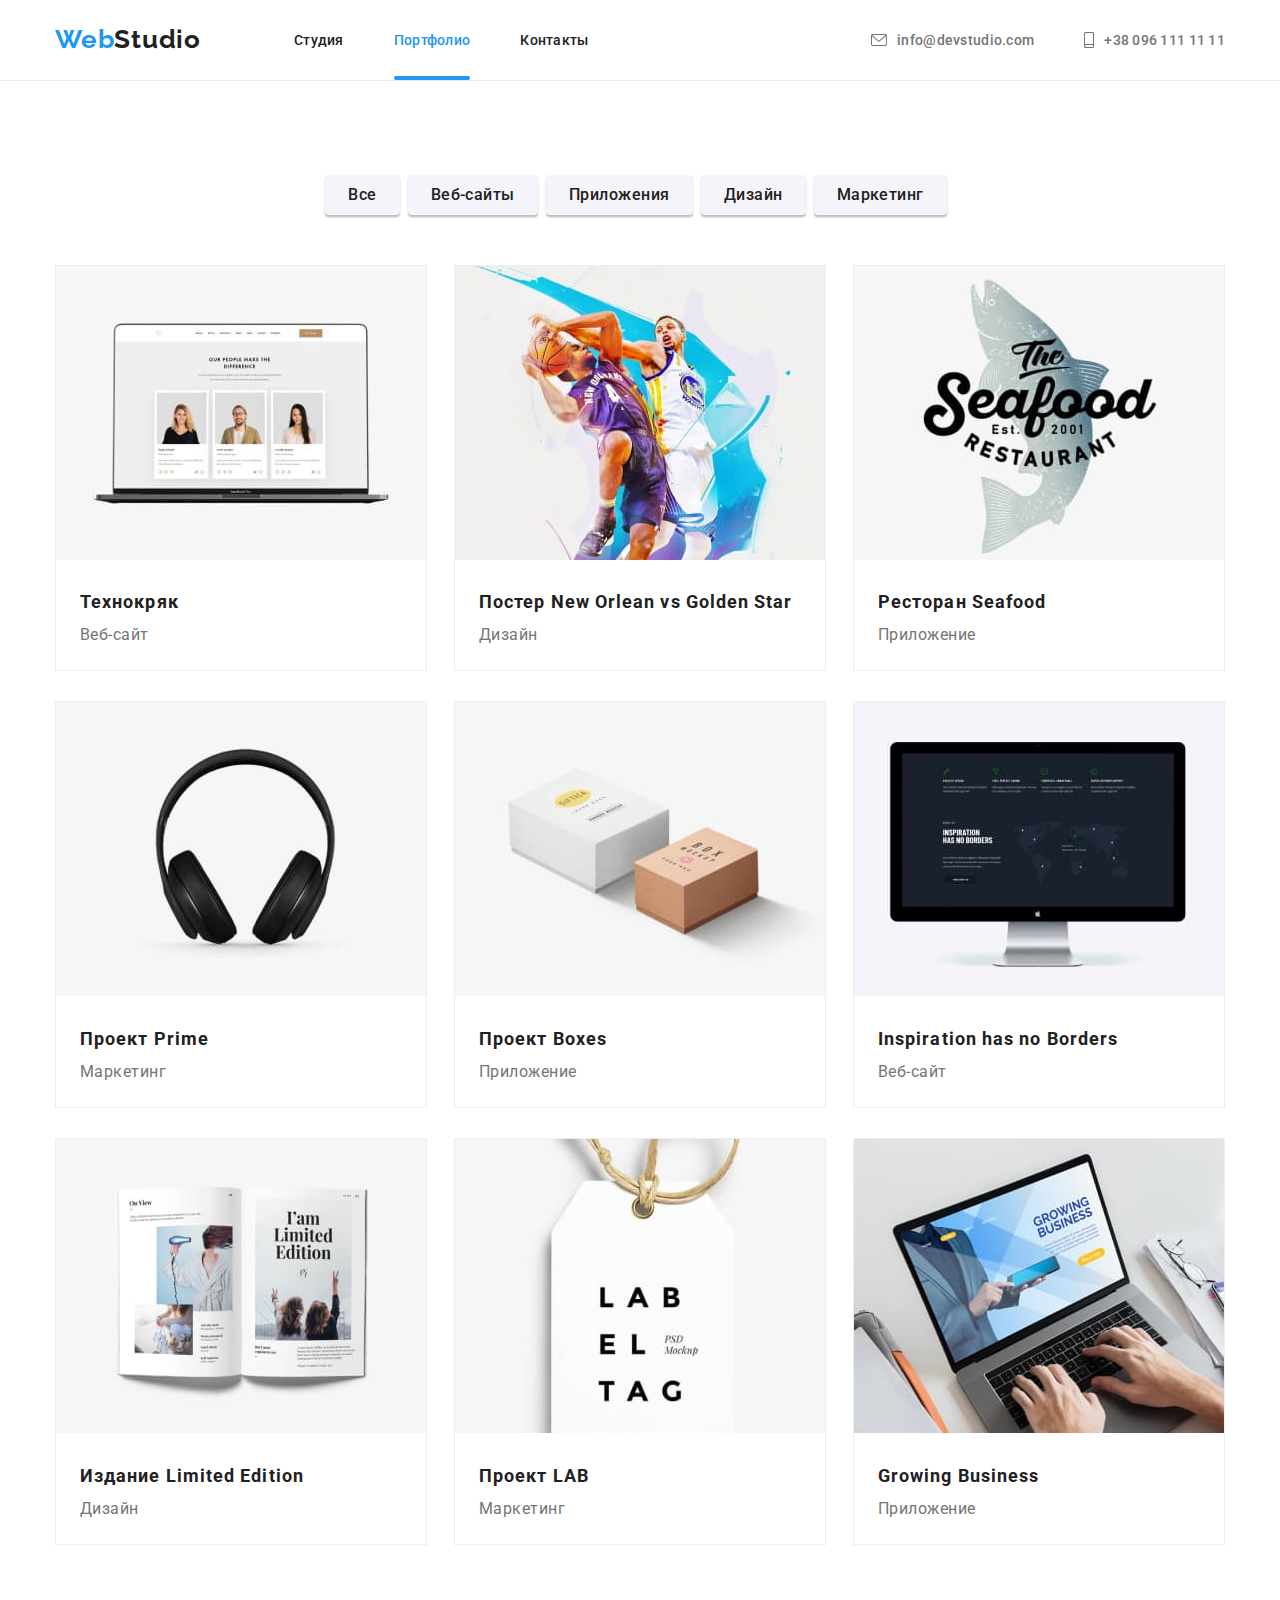
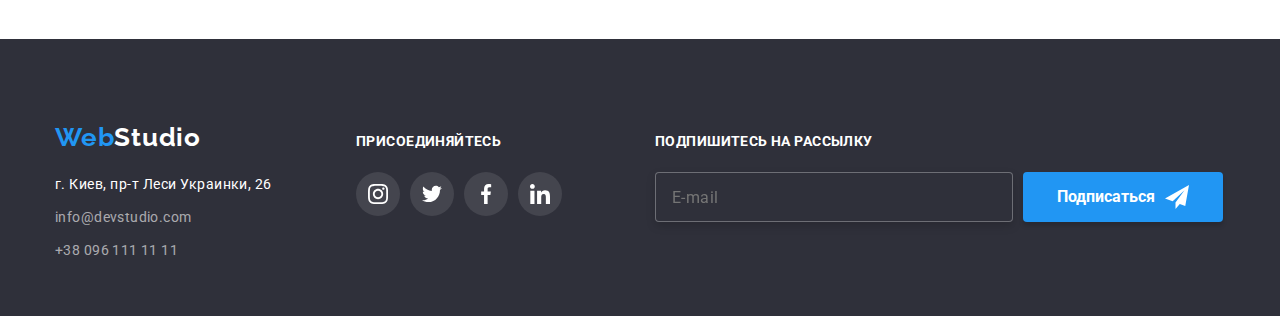
==== portfolio.html @ 2223cd8e "new project" ====
<!DOCTYPE html>
<html lang="en">
<head>
    <meta charset="UTF-8">
    <meta http-equiv="X-UA-Compatible" content="IE=edge">
    <meta name="viewport" content="width=device-width, initial-scale=1.0">
    <title>Portfolio</title>
    <link rel="preconnect" href="https://fonts.googleapis.com">
    <link rel="preconnect" href="https://fonts.gstatic.com" crossorigin>
    <link href="https://fonts.googleapis.com/css2?family=Raleway:wght@700&family=Roboto:wght@400;500;700;900&display=swap"
     rel="stylesheet">
     <link rel="stylesheet" href="https://cdnjs.cloudflare.com/ajax/libs/modern-normalize/1.1.0/modern-normalize.min.css">
    <link rel="stylesheet" href="./css/main.min.css">
</head>
    <body>
        <header class="header--active">
            <div class="container header__container">
            <nav class="header__container">
                <a class="header__logo" href=""><span class="header__logo--accent">Web</span><span class="header__logo--primary">Studio</span></a>
                <ul class="site-nav">
                    <li class="site-nav__item"><a class="site-nav__link" href="./index.html">Студия</a></li>
                    <li class="site-nav__item"><a class="site-nav__link site-nav__link--current" href="./portfolio.html">Портфолио</a></li>
                    <li class="site-nav__item"><a class="site-nav__link" href="">Контакты</a></li>
                </ul>
            </nav>
                <ul class="site-nav">
                <li class="site-nav__item">
                    <a class="site-nav__link site-nav__contacts" href="mailto:info@devstudio.com"><svg class="site-nav__icon-contact" width="16"
                            height="12">
                            <use href="./images/symbol-defs.svg#icon-mail"></use>
                        </svg>info@devstudio.com</a>
                </li>
                <li class="site-nav__item">
                    <a class="site-nav__link site-nav__contacts" href="tel:380961111111"><svg class="site-nav__icon-contact" width="10" height="16">
                            <use href="./images/symbol-defs.svg#icon-smartphone"></use>
                        </svg>+38 096 111 11 11</a>
                </li>
            </ul>
        </div>
        </header>
        <main>
            <section class="section">
                <div class="container">
                <ul class="button-product--position">
                    <li><button class="button-product" type="button">Все</button></li>
                    <li><button class="button-product" type="button">Веб-сайты</button></li>
                    <li><button class="button-product" type="button">Приложения</button></li>
                    <li><button class="button-product" type="button">Дизайн</button></li>
                    <li><button class="button-product" type="button">Маркетинг</button></li>
                </ul>
                </div>
                <div class="container">
                <ul class="product">
                    <li class="product__card">
                        <div class="product__thumb">
                        <img src="./images/techhokryak-img.jpg" alt="технокряк-веб" width="370">
                       <p class="product__hidden-text">Технокряк это современная площадка распространения коронавируса. Компании используют эту платформу для цифрового
                    шпионажа и атак на защищённые сервера конкурентов.</p>
                    </div>
                        <div class="product__text">
                        <h3 class="product__name">Технокряк</h3>
                        <p class="product__subscribe">Веб-сайт</p>
                         </div>
                    </li>
                    <li class="product__card">
                        <div class="product__thumb">
                        <img src="./images/poster-img.jpg" alt="постер-новый-орлеан" width="370">
                    <p class="product__hidden-text">Технокряк это современная площадка распространения коронавируса. Компании используют эту
                        платформу для цифрового
                        шпионажа и атак на защищённые сервера конкурентов.</p>
                    </div>
                        <div class="product__text">
                        <h3 class="product__name">Постер New Orlean vs Golden Star</h3>
                        <p class="product__subscribe">Дизайн</p>
                        </div>
                    </li>
                    <li class="product__card">
                        <div class="product__thumb">
                        <img src="./images/seafood-img.jpg" alt="ресторан" width="370">
                    <p class="product__hidden-text">Технокряк это современная площадка распространения коронавируса. Компании используют эту
                        платформу для цифрового
                        шпионажа и атак на защищённые сервера конкурентов.</p>
                    </div>
                        <div class="product__text"> 
                        <h3 class="product__name">Ресторан Seafood</h3>
                        <p class="product__subscribe">Приложение</p>
                        </div>
                    </li>
                    <li class="product__card">
                        <div class="product__thumb">
                        <img src="./images/primetime-img.jpg" alt="прайм" width="370">
                        <p class="product__hidden-text">Технокряк это современная площадка распространения коронавируса. Компании используют эту
                            платформу для цифрового
                            шпионажа и атак на защищённые сервера конкурентов.</p>
                        </div>
                            <div class="product__text">
                        <h3 class="product__name">Проект Prime</h3>
                        <p class="product__subscribe">Маркетинг</p>
                        </div>
                    </li>
                    <li class="product__card">
                        <div class="product__thumb">
                        <img src="./images/box-img.jpg" alt="бокс" width="370">
                    <p class="product__hidden-text">Технокряк это современная площадка распространения коронавируса. Компании используют эту
                        платформу для цифрового
                        шпионажа и атак на защищённые сервера конкурентов.</p>
                    </div>
                        <div class="product__text">
                        <h3 class="product__name">Проект Boxes</h3>
                        <p class="product__subscribe">Приложение</p>
                        </div>
                    </li>
                    <li class="product__card">
                        <div class="product__thumb">
                        <img src="./images/no-borders-img.jpg" alt="нет-границ" width="370">
                    <p class="product__hidden-text">Технокряк это современная площадка распространения коронавируса. Компании используют эту
                        платформу для цифрового
                        шпионажа и атак на защищённые сервера конкурентов.</p>
                    </div>
                        <div class="product__text">
                        <h3 class="product__name">Inspiration has no Borders</h3>
                        <p class="product__subscribe">Веб-сайт</p>
                        </div>
                    </li>
                    <li class="product__card">
                        <div class="product__thumb">
                        <img src="./images/limited-img.jpg" alt="лимитед" width="370">
                    <p class="product__hidden-text">Технокряк это современная площадка распространения коронавируса. Компании используют эту
                        платформу для цифрового
                        шпионажа и атак на защищённые сервера конкурентов.</p>
                    </div>
                        <div class="product__text">
                        <h3 class="product__name">Издание Limited Edition</h3>
                        <p class="product__subscribe">Дизайн</p>
                        </div>
                    </li>
                    <li class="product__card">
                        <div class="product__thumb">
                        <img src="./images/lab-img.jpg" alt="лаб" width="370">
                    <p class="product__hidden-text">Технокряк это современная площадка распространения коронавируса. Компании используют эту
                        платформу для цифрового
                        шпионажа и атак на защищённые сервера конкурентов.</p>
                        </div>
                        <div class="product__text">
                        <h3 class="product__name">Проект LAB</h3>
                        <p class="product__subscribe">Маркетинг</p>
                        </div>
                    </li>
                    <li class="product__card">
                        <div class="product__thumb">
                        <img src="./images/business-img.jpg" alt="бизнес" width="370">
                    <p class="product__hidden-text">Технокряк это современная площадка распространения коронавируса. Компании используют эту
                        платформу для цифрового
                        шпионажа и атак на защищённые сервера конкурентов.</p>
                    </div>
                        <div class="product__text">
                        <h3 class="product__name">Growing Business</h3>
                        <p class="product__subscribe">Приложение</p>
                        </div>
                    </li>
                </ul>
                </div>
            </section>
        </main>
<footer class="footer">
    <div class="container">
        <div class="footer__container">
            <div class="footer__contacts">
                <a class="footer__logo" href=""><span class="header__logo--accent">Web</span><span
                        class="footer__logo--white">Studio</span></a>
                <ul class="footer__item">
                    <li class="footer__item--bottom">
                        <address class="footer__address">г. Киев, пр-т Леси Украинки, 26</address>
                    </li>
                    <li class="footer__item--bottom">
                        <a class="site-nav__link site-nav__contacts site-nav__contacts--change-color"
                            href="mailto:info@devstudio.com">info@devstudio.com</a>
                    </li>
                    <li class="footer__item--bottom">
                        <a class="site-nav__link site-nav__contacts site-nav__contacts--change-color"
                            href="tel:380961111111">+38 096 111 11 11</a>
                    </li>
                </ul>
            </div>
            <div class="footer__links">
                <h3 class="footer__title">ПРИСОЕДИНЯЙТЕСЬ</h3>
                <ul class="footer__social-links">
                    <li class="footer__social-links--background-hover"><a href="https://www.instagram.com"><svg
                                class="footer__social-links--svg-hover">
                                <use href="./images/symbol-defs.svg#icon-instagram"></use>
                            </svg></a></li>
                    <li class="footer__social-links--background-hover"><a href="https://www.twitter.com"><svg
                                class="footer__social-links--svg-hover">
                                <use href="./images/symbol-defs.svg#icon-twitter"></use>
                            </svg></a></li>
                    <li class="footer__social-links--background-hover"><a href="https://www.facebook.com"><svg
                                class="footer__social-links--svg-hover">
                                <use href="./images/symbol-defs.svg#icon-facebook"></use>
                            </svg></a></li>
                    <li class="footer__social-links--background-hover"><a href="https://www.linkedin.com"><svg
                                class="footer__social-links--svg-hover">
                                <use href="./images/symbol-defs.svg#icon-linkedin"></use>
                            </svg></a></li>
                </ul>
            </div>
            <div class="footer__form">
                <form class="footer__form--position">
                    <label for="mail" class="footer__title">
                        ПОДПИШИТЕСЬ НА РАССЫЛКУ
                    </label>
                    <input class="footer__input" type="email" name="mail" id="mail" placeholder="E-mail">
                </form>
                <div class="footer__button--position">
                    <button class="footer__button" type="submit">Подписаться<svg class="footer__button--icon" width="34"
                            height="34">
                            <use href="./images/symbol-defs.svg#icon-telegram"></use>
                        </svg></button>
                </div>
            </div>
        </div>
    </div>
</footer>
    </body>
</html>
---- css/main.min.css ----
/*! modern-normalize v1.1.0 | MIT License | https://github.com/sindresorhus/modern-normalize */*,::before,::after{-webkit-box-sizing:border-box;box-sizing:border-box}html{line-height:1.15;-webkit-text-size-adjust:100%;-moz-tab-size:4;-o-tab-size:4;tab-size:4}body{margin:0;font-family:system-ui,-apple-system,"Segoe UI",Roboto,Helvetica,Arial,sans-serif,"Apple Color Emoji","Segoe UI Emoji"}hr{height:0;color:inherit}abbr[title]{-webkit-text-decoration:underline dotted;text-decoration:underline dotted}b,strong{font-weight:bolder}code,kbd,samp,pre{font-family:ui-monospace, SFMono-Regular, Consolas, "Liberation Mono", Menlo, monospace;font-size:1em}small{font-size:80%}sub,sup{font-size:75%;line-height:0;position:relative;vertical-align:baseline}sub{bottom:-0.25em}sup{top:-0.5em}table{text-indent:0;border-color:inherit}button,input,optgroup,select,textarea{font-family:inherit;font-size:100%;line-height:1.15;margin:0}button,select{text-transform:none}button,[type="button"],[type="reset"],[type="submit"]{-webkit-appearance:button}::-moz-focus-inner{border-style:none;padding:0}:-moz-focusring{outline:1px dotted ButtonText}:-moz-ui-invalid{box-shadow:none}legend{padding:0}progress{vertical-align:baseline}::-webkit-inner-spin-button,::-webkit-outer-spin-button{height:auto}[type="search"]{-webkit-appearance:textfield;outline-offset:-2px}::-webkit-search-decoration{-webkit-appearance:none}::-webkit-file-upload-button{-webkit-appearance:button;font:inherit}summary{display:list-item}h1,h2,h3,h4,h5,h6,p{margin-top:0;margin-bottom:0%}ul{list-style:none;padding:0px;margin:0px}body{background-color:#e5e5e5;color:#212121;font-family:"Raleway", sans-serif;font-family:Roboto,sans-serif;letter-spacing:0.03em}textarea{resize:none;outline:none}input{outline:none}.container{margin:0 auto;width:1200px;padding-left:15px;padding-right:15px}.section{padding-top:94px;padding-bottom:94px;background-color:#fff}.header{margin:auto;background-color:#fff}.header--active{margin:auto;background-color:#fff;border-bottom:1px solid #ececec}.header__container{display:-webkit-box;display:-ms-flexbox;display:flex;-webkit-box-align:center;-ms-flex-align:center;align-items:center;-webkit-box-pack:justify;-ms-flex-pack:justify;justify-content:space-between}.header__logo{font-family:"Raleway";font-style:400;font-size:26px;line-height:1.2;letter-spacing:0.03em;font-weight:bold;text-decoration:none;margin-right:93px}.header__logo--accent{color:#2196f3}.header__logo--primary{color:#212121}.site-nav{display:-webkit-box;display:-ms-flexbox;display:flex;-webkit-box-align:center;-ms-flex-align:center;align-items:center;-webkit-box-pack:justify;-ms-flex-pack:justify;justify-content:space-between}.site-nav__link{display:-webkit-box;display:-ms-flexbox;display:flex;-webkit-box-align:center;-ms-flex-align:center;align-items:center;-webkit-box-pack:justify;-ms-flex-pack:justify;justify-content:space-between;color:#212121;font-weight:500;font-size:14px;line-height:1.15;letter-spacing:0.02em;text-decoration:none;-webkit-transition:250ms cubic-bezier(0.4, 0, 0.2, 1);transition:250ms cubic-bezier(0.4, 0, 0.2, 1)}.site-nav__link:hover,.site-nav__link:focus{color:#2196f3}.site-nav__link--current{color:#2196f3}.site-nav__link--current::after{position:absolute;bottom:0;content:"";display:block;width:100%;height:4px;border-radius:2px;background-color:#2196f3}.site-nav__link:hover>.site-nav__icon-contact,.site-nav__link:focus>.site-nav__icon-contact{fill:#2196f3}.site-nav__item{margin-right:50px;display:block;padding-top:32px;padding-bottom:32px;position:relative}.site-nav__item:last-child{margin-right:0px}.site-nav__contacts{display:-webkit-box;display:-ms-flexbox;display:flex;text-decoration:none;-webkit-box-align:center;-ms-flex-align:center;align-items:center;color:#757575;-webkit-transition:250ms cubic-bezier(0.4, 0, 0.2, 1);transition:250ms cubic-bezier(0.4, 0, 0.2, 1)}.site-nav__icon-contact{margin-right:10px;fill:#757575;-webkit-transition:250ms cubic-bezier(0.4, 0, 0.2, 1);transition:250ms cubic-bezier(0.4, 0, 0.2, 1)}.hero{padding-top:200px;padding-bottom:200px;background-color:#2f303a;text-align:center;height:600px;max-width:1600px;margin-left:auto;margin-right:auto;background-image:-webkit-gradient(linear, left top, right top, from(rgba(47,48,58,0.4)), to(rgba(47,48,58,0.4))),url("../images/Img-hero-background.jpg");background-image:linear-gradient(to right, rgba(47,48,58,0.4), rgba(47,48,58,0.4)),url("../images/Img-hero-background.jpg");background-repeat:no-repeat;background-position:center;background-size:cover}.hero__title{color:#fff;font-style:400;font-weight:900;font-size:44px;line-height:1.4;text-align:center}.hero__button{font-family:Roboto,sans-serif;color:#fff;background-color:#2196f3;font-style:normal;font-weight:700;font-size:16px;line-height:1.9;border-radius:4px;text-decoration:none;cursor:pointer;-webkit-box-shadow:0px 4px 4px rgba(0,0,0,0.15);box-shadow:0px 4px 4px rgba(0,0,0,0.15);padding:10px 32px;border:1px solid transparent;margin-right:auto;margin-left:auto;margin-top:30px;display:-webkit-box;display:-ms-flexbox;display:flex}.section__benefits{padding-bottom:0px}.feature{display:-webkit-box;display:-ms-flexbox;display:flex}.feature__list{width:calc((100% - 3 * 30px) / 4);margin-right:30px}.feature__list:nth-child(4n){margin-right:0}.feature__icon{padding:25px 100px 25px 100px;width:270px;height:120px;margin-bottom:30px;background-color:#f5f4fa}.feature__text{color:#757575;font-style:400;font-size:14px;line-height:1.7;letter-spacing:0.03em;display:-webkit-box;display:-ms-flexbox;display:flex}.feature__title{display:-webkit-box;display:-ms-flexbox;display:flex;color:#212121;font-style:400;font-weight:700;font-size:14px;line-height:1.5;letter-spacing:0.03em;text-transform:uppercase;margin-bottom:10px;margin-top:0px}.section__title{color:#212121;font-style:400;font-weight:700;font-size:36px;line-height:1.2;text-align:center;letter-spacing:0.03em;margin-top:0px;margin-bottom:50px}.projects{display:-webkit-box;display:-ms-flexbox;display:flex;-webkit-box-align:center;-ms-flex-align:center;align-items:center;-webkit-box-pack:justify;-ms-flex-pack:justify;justify-content:space-between}.projects__position{position:relative;display:-webkit-box;display:-ms-flexbox;display:flex}.projects__title{position:absolute;bottom:0;display:-webkit-box;display:-ms-flexbox;display:flex;-webkit-box-pack:center;-ms-flex-pack:center;justify-content:center;padding-top:27px;padding-bottom:27px;color:#212121;font-style:400;font-weight:700;font-size:14px;line-height:1.5;letter-spacing:0.03em;text-transform:uppercase;background:rgba(47,48,58,0.8);color:#fff;height:70px;width:370px}.section--background-grey{background-color:#f5f4fa}.team{display:-webkit-box;display:-ms-flexbox;display:flex;-webkit-box-align:center;-ms-flex-align:center;align-items:center;-webkit-box-pack:justify;-ms-flex-pack:justify;justify-content:space-between;padding-top:50px}.team--box-shadow{background:#fff;-webkit-box-shadow:0px 1px 3px rgba(0,0,0,0.12),0px 1px 1px rgba(0,0,0,0.14),0px 2px 1px rgba(0,0,0,0.2);box-shadow:0px 1px 3px rgba(0,0,0,0.12),0px 1px 1px rgba(0,0,0,0.14),0px 2px 1px rgba(0,0,0,0.2);border-radius:0px 0px 4px 4px}.team__names{color:#212121;font-style:400;font-weight:500;font-size:16px;line-height:1.2;text-align:center}.team__icon{display:-webkit-box;display:-ms-flexbox;display:flex;width:20px;height:20px;fill:#afb1b8}.team__profession{font-family:Roboto,sans-serif;font-style:normal;font-weight:normal;font-size:16px;line-height:1.2;letter-spacing:0.03em;color:#757575;text-align:center;padding-top:10px}.team--box-position{padding-top:30px;padding-bottom:30px}.team__social-link{display:-webkit-box;display:-ms-flexbox;display:flex;-ms-flex-pack:distribute;justify-content:space-around;-webkit-box-align:center;-ms-flex-align:center;align-items:center;padding-left:32px;padding-right:32px;padding-top:16px}.team__social-link--position{padding:0;border:none;width:44px;height:44px;border-radius:50%;display:-webkit-box;display:-ms-flexbox;display:flex;-webkit-box-pack:center;-ms-flex-pack:center;justify-content:center;-webkit-box-align:center;-ms-flex-align:center;align-items:center;-webkit-transform:rotateY(0deg);transform:rotateY(0deg);-webkit-transition:250ms cubic-bezier(0.4, 0, 0.2, 1),-webkit-transform 2250ms cubic-bezier(0.4, 0, 0.2, 1);transition:250ms cubic-bezier(0.4, 0, 0.2, 1),-webkit-transform 2250ms cubic-bezier(0.4, 0, 0.2, 1);transition:250ms cubic-bezier(0.4, 0, 0.2, 1),transform 2250ms cubic-bezier(0.4, 0, 0.2, 1);transition:250ms cubic-bezier(0.4, 0, 0.2, 1),transform 2250ms cubic-bezier(0.4, 0, 0.2, 1),-webkit-transform 2250ms cubic-bezier(0.4, 0, 0.2, 1)}.team__social-link--position:hover{background-color:#2196f3;-webkit-transform:rotateY(360deg);transform:rotateY(360deg)}.team__social-link--position:hover .team__icon{fill:#fff}.company{display:-webkit-box;display:-ms-flexbox;display:flex;-webkit-box-pack:center;-ms-flex-pack:center;justify-content:center}.company__icon{fill:#afb1b8}.company__icon-box{display:-webkit-box;display:-ms-flexbox;display:flex;width:170px;height:92px;border:1px solid #afb1b8;-webkit-box-sizing:border-box;box-sizing:border-box;border-radius:4px;margin-right:30px;-webkit-transition:250ms cubic-bezier(0.4, 0, 0.2, 1);transition:250ms cubic-bezier(0.4, 0, 0.2, 1)}.company__icon-box:last-child{margin-right:0}.company__icon-box--position{display:-webkit-box;display:-ms-flexbox;display:flex;-webkit-box-pack:center;-ms-flex-pack:center;justify-content:center;-webkit-box-align:center;-ms-flex-align:center;align-items:center;width:100%;height:100%;-webkit-transition:250ms cubic-bezier(0.4, 0, 0.2, 1);transition:250ms cubic-bezier(0.4, 0, 0.2, 1)}.company__icon-box--position:hover .company__icon,.company__icon-box--position:focus .company__icon{fill:#2196f3;-webkit-transition:250ms cubic-bezier(0.4, 0, 0.2, 1);transition:250ms cubic-bezier(0.4, 0, 0.2, 1)}.company__icon-box:hover,.company__icon-box:focus{border:1px solid #2196f3;fill:#2196f3;-webkit-transition:250ms cubic-bezier(0.4, 0, 0.2, 1);transition:250ms cubic-bezier(0.4, 0, 0.2, 1)}.backdrop{position:fixed;top:0;left:0;width:100%;height:100%;background-color:rgba(0,0,0,0.2);opacity:1;-webkit-transition:opacity 250ms cubic-bezier(0.4, 0, 0.2, 1);transition:opacity 250ms cubic-bezier(0.4, 0, 0.2, 1)}.backdrop.is-hidden{opacity:0;pointer-events:none}.backdrop.is-hidden .modal{-webkit-transform:translate(-50%, -50%) scale(0.8);transform:translate(-50%, -50%) scale(0.8)}.modal{width:528px;height:581px;background-color:#fff;-webkit-box-shadow:0px 1px 3px rgba(0,0,0,0.12),0px 1px 1px rgba(0,0,0,0.14),0px 2px 1px rgba(0,0,0,0.2);box-shadow:0px 1px 3px rgba(0,0,0,0.12),0px 1px 1px rgba(0,0,0,0.14),0px 2px 1px rgba(0,0,0,0.2);border-radius:4px;position:absolute;top:50%;left:50%;-webkit-transform:translate(-50%, -50%) scale(1);transform:translate(-50%, -50%) scale(1);-webkit-transition:250ms cubic-bezier(0.4, 0, 0.2, 1);transition:250ms cubic-bezier(0.4, 0, 0.2, 1)}.modal__title{font-style:normal;font-weight:bold;font-size:20px;line-height:1.15;text-align:center;letter-spacing:0.03em;margin-bottom:12px;color:#212121;padding-top:40px}.modal__button{margin-right:8px;margin-top:8px;margin-left:490px;width:30px;height:30px;background:#fff;border:1px solid rgba(0,0,0,0.1);-webkit-box-sizing:border-box;box-sizing:border-box;border-radius:50%;position:absolute;fill:#212121}.modal__button:hover,.modal__button:focus{cursor:pointer;fill:#2196f3;-webkit-transition:250ms cubic-bezier(0.4, 0, 0.2, 1);transition:250ms cubic-bezier(0.4, 0, 0.2, 1)}.form{padding-left:41px;padding-right:39px;padding-bottom:40px}.form__field{position:relative;display:block}.form__wrapper{position:relative;display:block;margin-bottom:10px;margin-top:4px}.form__text{color:#757575;font-style:normal;font-weight:normal;font-size:12px;line-height:1.16;letter-spacing:0.01em;margin-bottom:4px}.form__icon{position:absolute;left:12px;top:11px}.form__input{width:100%;height:40px;display:block;margin:0;padding-top:10px;padding-right:20px;padding-left:40px;padding-bottom:10px;font:inherit;border:1px solid rgba(33,33,33,0.2);border-radius:4px}.form__input:focus{border-color:#2196f3;cursor:pointer;-webkit-transition:250ms cubic-bezier(0.4, 0, 0.2, 1);transition:250ms cubic-bezier(0.4, 0, 0.2, 1)}.form__input:focus+.form__icon{fill:#2196f3;cursor:pointer;-webkit-transition:250ms cubic-bezier(0.4, 0, 0.2, 1);transition:250ms cubic-bezier(0.4, 0, 0.2, 1)}.form-field--feedback{display:-webkit-box;display:-ms-flexbox;display:flex;-webkit-box-orient:vertical;-webkit-box-direction:normal;-ms-flex-direction:column;flex-direction:column}.form-field--feedback textarea::-webkit-input-placeholder{color:rgba(117,117,117,0.5);font-style:normal;font-weight:normal;font-size:12px;line-height:1.16px;letter-spacing:0.01em}.form-field--feedback textarea:-ms-input-placeholder{color:rgba(117,117,117,0.5);font-style:normal;font-weight:normal;font-size:12px;line-height:1.16px;letter-spacing:0.01em}.form-field--feedback textarea::-ms-input-placeholder{color:rgba(117,117,117,0.5);font-style:normal;font-weight:normal;font-size:12px;line-height:1.16px;letter-spacing:0.01em}.form-field--feedback textarea::placeholder{color:rgba(117,117,117,0.5);font-style:normal;font-weight:normal;font-size:12px;line-height:1.16px;letter-spacing:0.01em}.form-field__textarea-window{border:1px solid rgba(33,33,33,0.2);-webkit-box-sizing:border-box;box-sizing:border-box;border-radius:4px;padding:12px 16px}.form-field__textarea-window:hover,.form-field__textarea-window:focus{border:1px solid #2196f3;-webkit-box-sizing:border-box;box-sizing:border-box;border-radius:4px;-webkit-transition:250ms cubic-bezier(0.4, 0, 0.2, 1);transition:250ms cubic-bezier(0.4, 0, 0.2, 1)}.form-field__comments{color:#757575;font-style:normal;font-weight:normal;font-size:12px;line-height:1.16;letter-spacing:0.01em;display:-webkit-box;display:-ms-flexbox;display:flex;padding:0;margin-bottom:4px}.policy{color:#2196f3;font-style:400;font-size:14px;display:-webkit-box;display:-ms-flexbox;display:flex;line-height:1.7;text-decoration:underline;padding-left:3px}.policy:focus,.policy:hover{cursor:pointer}.button__policy{font-family:Roboto,sans-serif;color:#fff;background-color:#2196f3;font-style:normal;font-weight:700;font-size:16px;line-height:1.9;border-radius:4px;text-decoration:none;cursor:pointer;-webkit-box-shadow:0px 4px 4px rgba(0,0,0,0.15);box-shadow:0px 4px 4px rgba(0,0,0,0.15);padding-left:56px;padding-top:10px;padding-bottom:10px;padding-right:55px;border:1px solid transparent;margin-right:auto;margin-left:auto;margin-top:30px;display:-webkit-box;display:-ms-flexbox;display:flex}.checkbox{position:absolute;appearance:none;-webkit-appearance:none;-moz-appearance:none}.checkbox__icon{display:-webkit-box;display:-ms-flexbox;display:flex;-webkit-box-align:center;-ms-flex-align:center;align-items:center;margin-right:8.38px;border-radius:4px;border:2px solid #212121;width:16px;height:15px;cursor:pointer}.checkbox:checked+label .checkbox__icon{background-color:#2196f3;border:none;-webkit-transition:250ms cubic-bezier(0.4, 0, 0.2, 1);transition:250ms cubic-bezier(0.4, 0, 0.2, 1);cursor:pointer}.checkbox--position{display:-webkit-box;display:-ms-flexbox;display:flex;-webkit-box-align:center;-ms-flex-align:center;align-items:center;-webkit-box-pack:center;-ms-flex-pack:center;justify-content:center;margin-top:20px}.checkbox--position label{display:-webkit-box;display:-ms-flexbox;display:flex;-webkit-box-align:center;-ms-flex-align:center;align-items:center;margin-left:7px}.button-product{font-family:Roboto,sans-serif;color:#212121;background-color:#f5f4fa;font-style:normal;font-weight:500;font-size:16px;line-height:1.6;letter-spacing:0.03em;cursor:pointer;-webkit-box-shadow:0px 3px 1px rgba(0,0,0,0.1),0px 1px 2px rgba(0,0,0,0.08),0px 2px 2px rgba(0,0,0,0.12);box-shadow:0px 3px 1px rgba(0,0,0,0.1),0px 1px 2px rgba(0,0,0,0.08),0px 2px 2px rgba(0,0,0,0.12);border-radius:4px;padding:6px 22px;text-decoration:none;border:1px solid transparent;margin-right:8px;-webkit-transition:250ms cubic-bezier(0.4, 0, 0.2, 1);transition:250ms cubic-bezier(0.4, 0, 0.2, 1)}.button-product:focus,.button-product:hover{color:#fff;background-color:#2196f3}.button-product--position{display:-webkit-box;display:-ms-flexbox;display:flex;-webkit-box-pack:center;-ms-flex-pack:center;justify-content:center;margin-bottom:50px}.product{display:-webkit-box;display:-ms-flexbox;display:flex;-ms-flex-wrap:wrap;flex-wrap:wrap;-webkit-box-pack:justify;-ms-flex-pack:justify;justify-content:space-between}.product__name{color:#212121;font-style:normal;font-weight:bold;font-size:18px;line-height:2;letter-spacing:0.06em;margin-left:24px;margin-bottom:0px}.product__subscribe{font-style:normal;font-weight:normal;font-size:16px;line-height:1.9;letter-spacing:0.03em;color:#757575;margin-left:24px;margin-bottom:0px}.product__text{padding-top:20px;padding-bottom:20px}.product__card{background:#fff;border:1px solid #eeeeee;-webkit-box-sizing:border-box;box-sizing:border-box;margin-bottom:30px}.product__card:focus,.product__card:hover{-webkit-box-shadow:0px 1px 1px rgba(0,0,0,0.12),0px 4px 4px rgba(0,0,0,0.06),1px 4px 6px rgba(0,0,0,0.16);box-shadow:0px 1px 1px rgba(0,0,0,0.12),0px 4px 4px rgba(0,0,0,0.06),1px 4px 6px rgba(0,0,0,0.16)}.product__card:nth-last-child(-n+3){margin-bottom:0}.product__hidden-text{position:absolute;top:63px;left:24px;right:24px;bottom:63px;font-style:normal;font-weight:normal;font-size:18px;line-height:1.5;letter-spacing:0.03em;color:#fff;opacity:0;-webkit-transform:translateY(100%);transform:translateY(100%);-webkit-transition:250ms cubic-bezier(0.4, 0, 0.2, 1);transition:250ms cubic-bezier(0.4, 0, 0.2, 1)}.product__card:hover .product__hidden-text{-webkit-transform:translateY(0);transform:translateY(0);opacity:1}.product__thumb{position:relative;overflow:hidden}.product__thumb::before{content:"";position:absolute;background:rgba(33,150,243,0.9);width:100%;height:100%;opacity:0;-webkit-transform:translateY(100%);transform:translateY(100%);-webkit-transition:250ms cubic-bezier(0.4, 0, 0.2, 1);transition:250ms cubic-bezier(0.4, 0, 0.2, 1)}.product__card:hover .product__thumb::before{-webkit-transform:translateY(0);transform:translateY(0);opacity:1}.footer{background-color:#2f303a}.footer__container{display:-webkit-box;display:-ms-flexbox;display:flex;-webkit-box-align:baseline;-ms-flex-align:baseline;align-items:baseline}.footer__contacts{display:block}.footer__logo{font-family:"Raleway";font-style:400;font-size:26px;line-height:1.2;letter-spacing:0.03em;font-weight:bold;text-decoration:none}.footer__logo--white{color:#fff}.footer__item{width:231px;margin-top:20px}.footer__item--bottom{margin-bottom:9px}.footer__item--bottom:last-child{margin-bottom:0}.site-nav__contacts--change-color{text-decoration:none;font-style:normal;font-weight:normal;font-size:14px;line-height:1.7;letter-spacing:0.03em;color:rgba(255,255,255,0.6);-webkit-transition:250ms cubic-bezier(0.4, 0, 0.2, 1);transition:250ms cubic-bezier(0.4, 0, 0.2, 1)}.footer__address{font-style:normal;color:#fff;font-size:14px;line-height:1.7}.footer__links{padding-left:70px;padding-top:72px;padding-bottom:100px}.footer__title{display:-webkit-box;display:-ms-flexbox;display:flex;color:#fff;font-style:400;font-weight:700;font-size:14px;line-height:1.5;letter-spacing:0.03em;text-transform:uppercase;margin-bottom:0px;margin-top:0px}.footer__social-links{display:-webkit-box;display:-ms-flexbox;display:flex;-webkit-box-align:center;-ms-flex-align:center;align-items:center;padding-top:20px}.footer__social-links--background-hover{padding:0;border:none;width:44px;height:44px;border-radius:50%;display:-webkit-box;display:-ms-flexbox;display:flex;-webkit-box-pack:center;-ms-flex-pack:center;justify-content:center;-webkit-box-align:center;-ms-flex-align:center;align-items:center;background:rgba(255,255,255,0.1);margin-right:10px;-webkit-transition:250ms cubic-bezier(0.4, 0, 0.2, 1);transition:250ms cubic-bezier(0.4, 0, 0.2, 1)}.footer__social-links--background-hover:last-child{margin-right:0}.footer__social-links--svg-hover{display:-webkit-box;display:-ms-flexbox;display:flex;-webkit-box-pack:center;-ms-flex-pack:center;justify-content:center;width:20px;height:20px;fill:#fff;-webkit-transition:250ms cubic-bezier(0.4, 0, 0.2, 1);transition:250ms cubic-bezier(0.4, 0, 0.2, 1)}.footer__social-links--svg-hover:hover,.footer__social-links--background-hover:hover{background-color:#2196f3;fill:#fff}.footer__form{display:-webkit-box;display:-ms-flexbox;display:flex;-webkit-box-align:center;-ms-flex-align:center;align-items:center;width:770px;padding-left:93px}.footer__form--position{display:-webkit-box;display:-ms-flexbox;display:flex;-webkit-box-orient:vertical;-webkit-box-direction:normal;-ms-flex-direction:column;flex-direction:column;-webkit-box-pack:center;-ms-flex-pack:center;justify-content:center}.footer__input{width:358px;height:50px;border:1px solid rgba(255,255,255,0.3);-webkit-box-sizing:border-box;box-sizing:border-box;-webkit-filter:drop-shadow(0px 4px 4px rgba(0,0,0,0.15));filter:drop-shadow(0px 4px 4px rgba(0,0,0,0.15));border-radius:4px;background:#2f303a;margin-top:20px;font-style:normal;font-weight:normal;font-size:16px;line-height:20px;padding-left:16px;padding-top:15px;padding-bottom:15px;display:-webkit-box;display:-ms-flexbox;display:flex;-webkit-box-align:center;-ms-flex-align:center;align-items:center;letter-spacing:0.03em;color:rgba(255,255,255,0.6)}.footer__button{display:-webkit-box;display:-ms-flexbox;display:flex;-webkit-box-align:center;-ms-flex-align:center;align-items:center;-webkit-box-pack:center;-ms-flex-pack:center;justify-content:center;width:200px;height:50px;color:#fff;background-color:#2196f3;font-style:normal;font-weight:700;font-size:16px;line-height:1.9;border-radius:4px;text-decoration:none;cursor:pointer;-webkit-box-shadow:0px 4px 4px rgba(0,0,0,0.15);box-shadow:0px 4px 4px rgba(0,0,0,0.15);border:1px solid transparent}.footer__button--position{margin-left:10px;margin-bottom:92px;margin-top:133px}.footer__button--icon{padding-left:10px;display:-webkit-box;display:-ms-flexbox;display:flex;-webkit-box-pack:center;-ms-flex-pack:center;justify-content:center}
/*# sourceMappingURL=main.min.css.map */
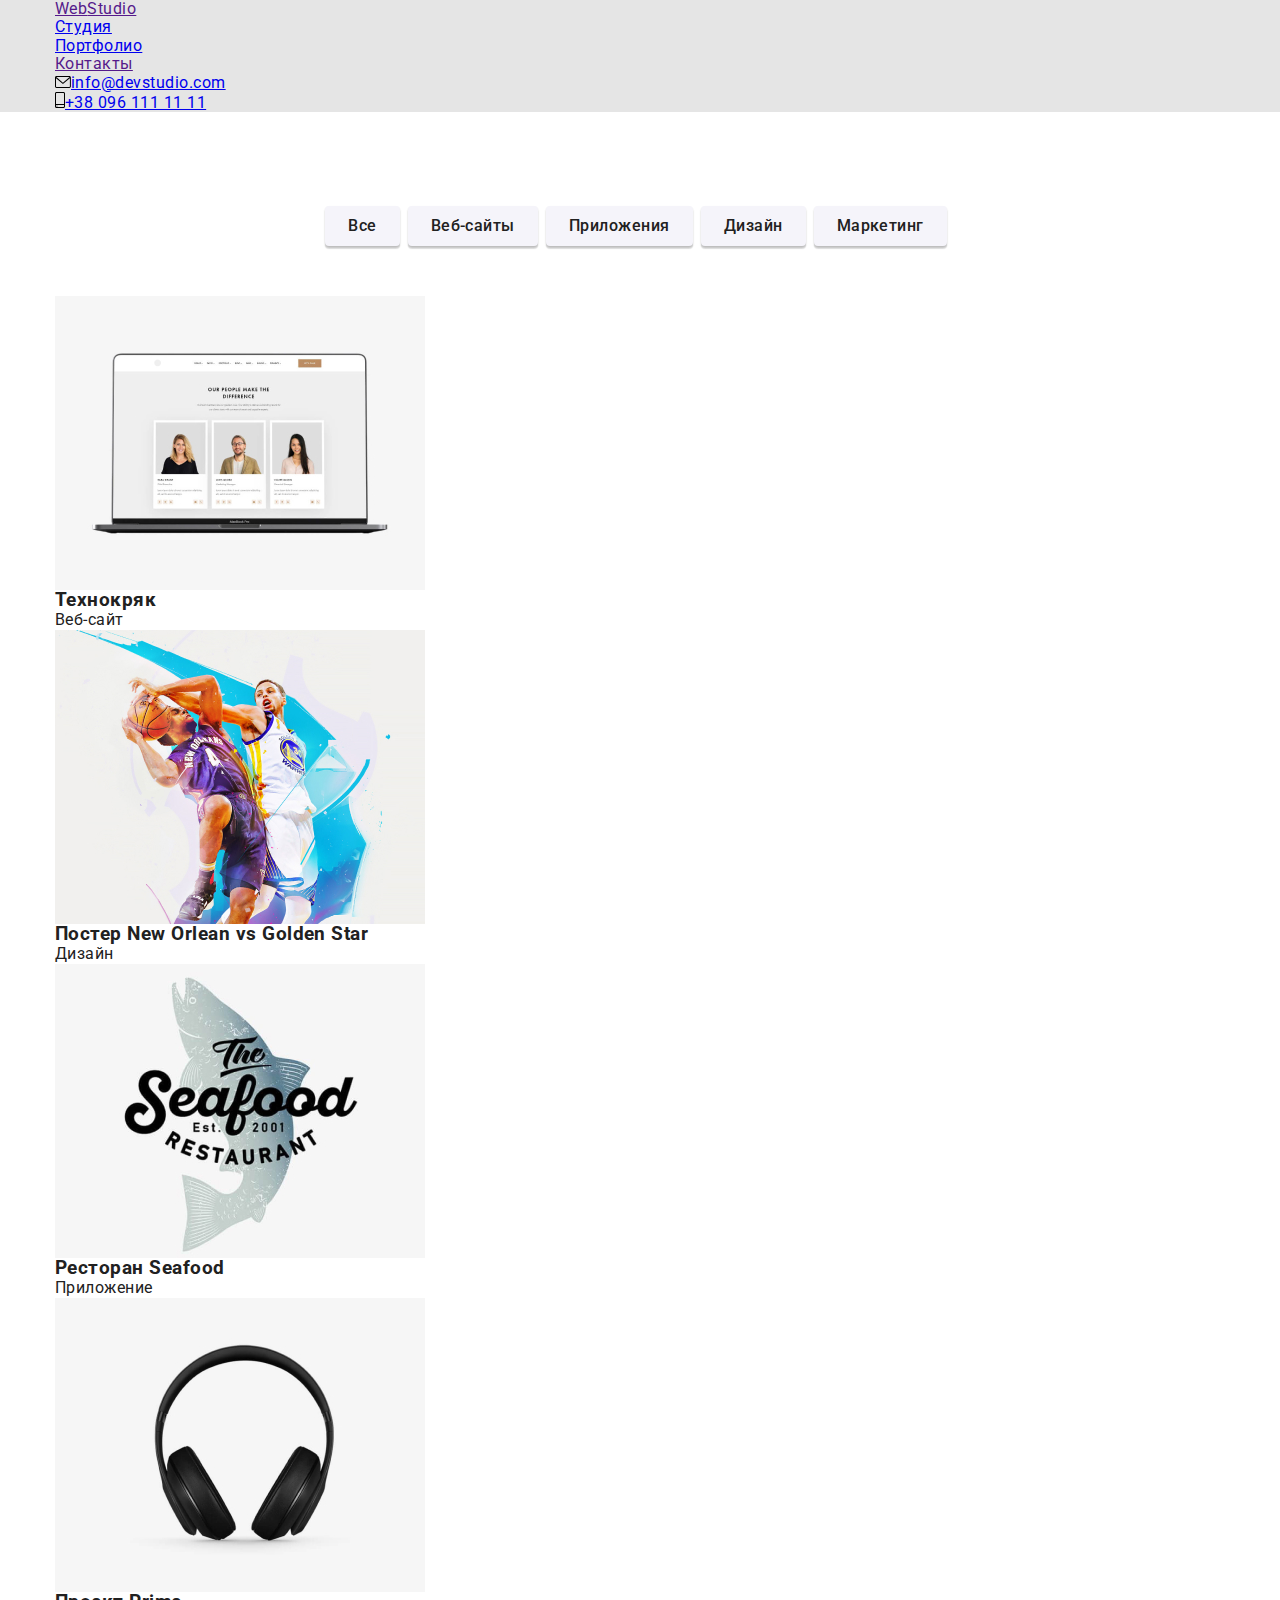
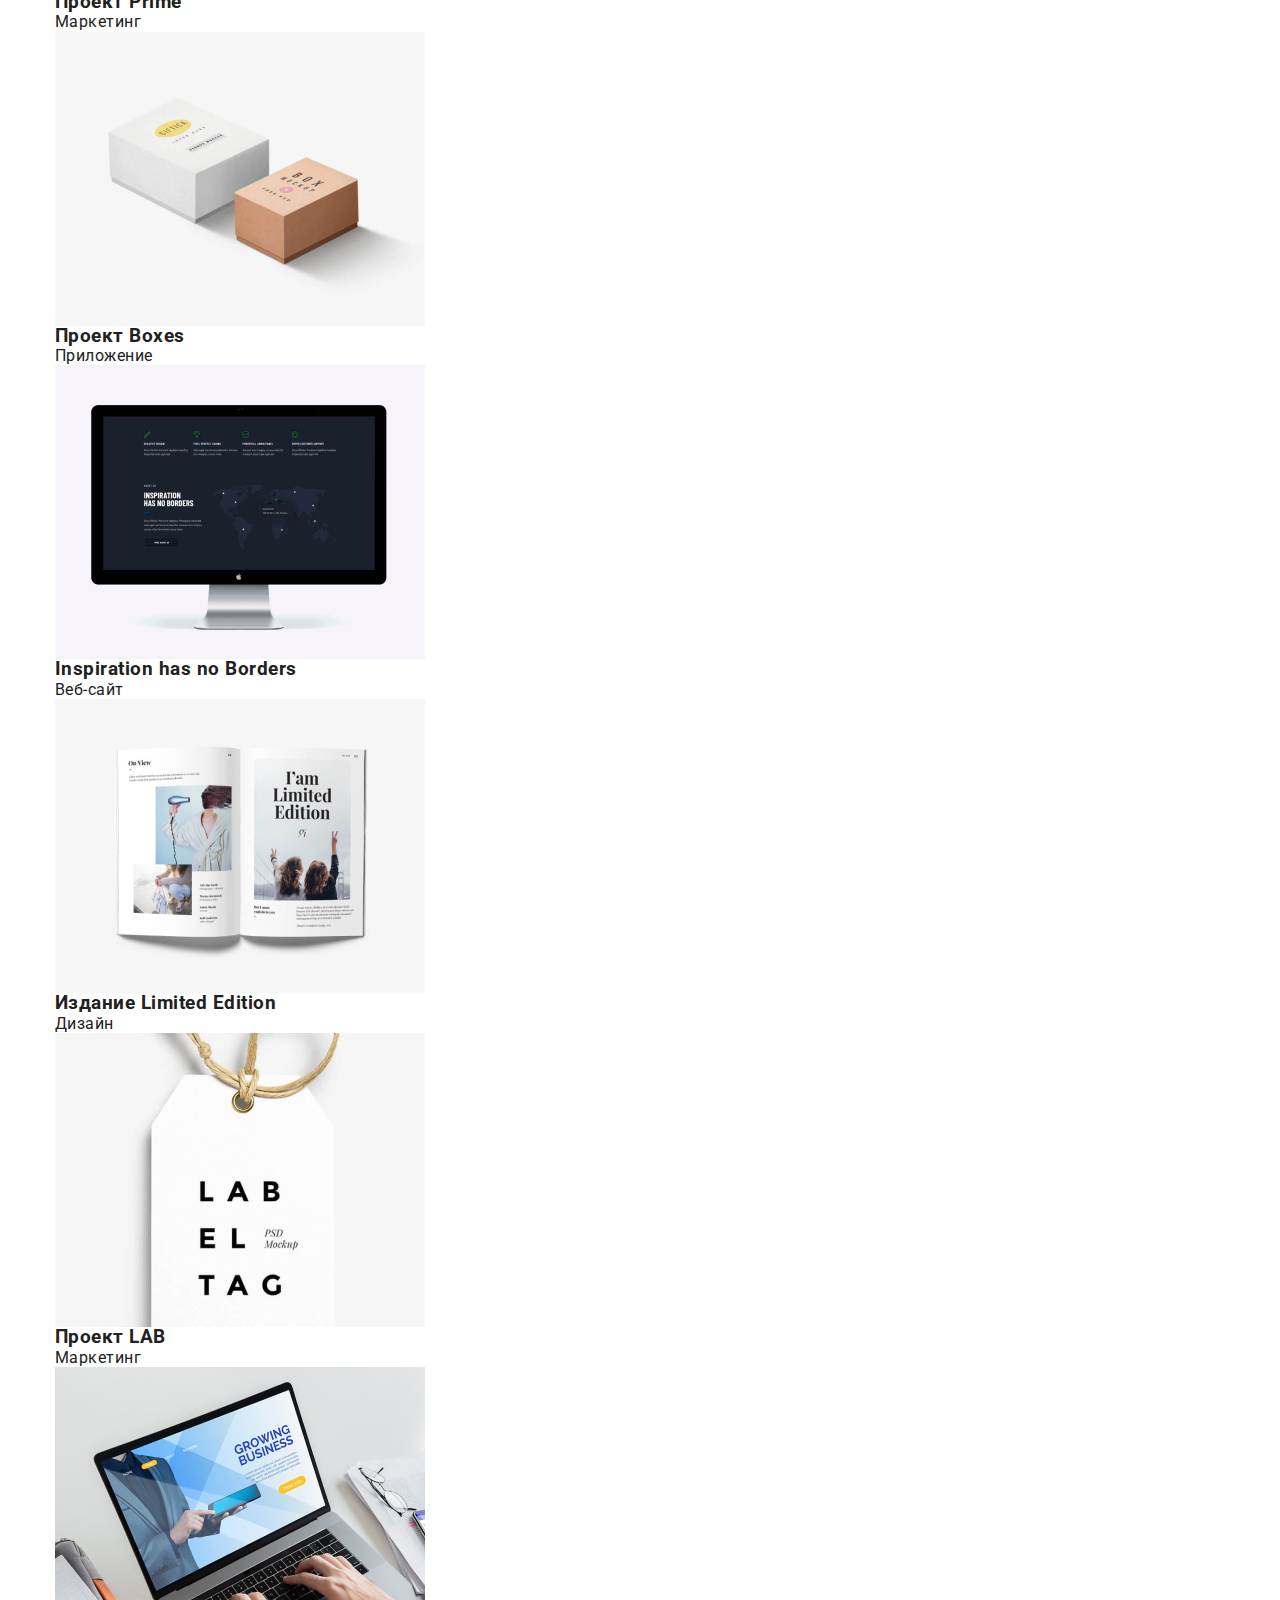
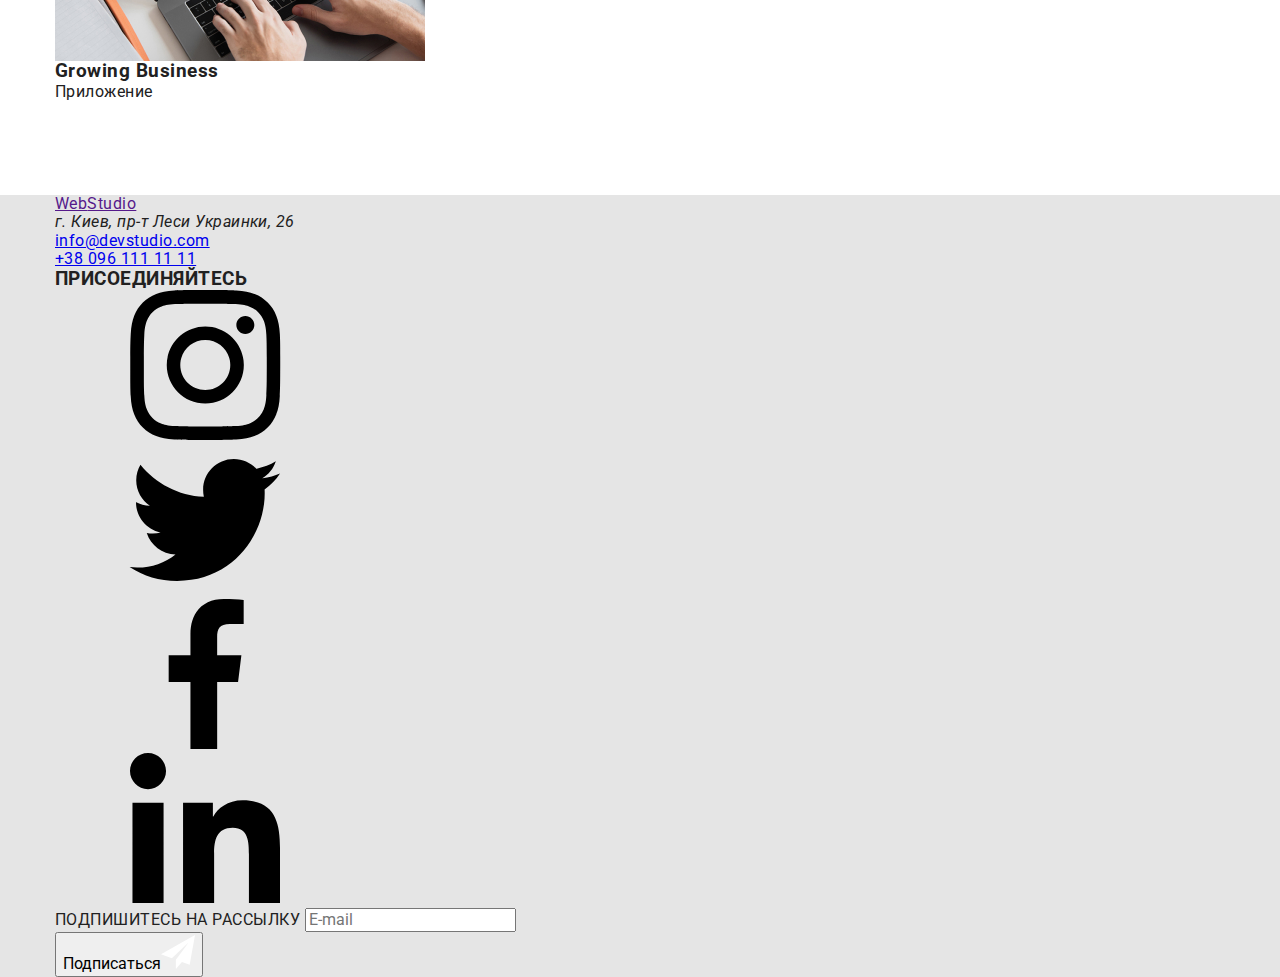
==== commit fc64311a: "picture" ====
--- a/portfolio.html
+++ b/portfolio.html
@@ -53,7 +53,21 @@
                 <ul class="product">
                     <li class="product__card">
                         <div class="product__thumb">
-                        <img src="./images/techhokryak-img.jpg" alt="технокряк-веб" width="370">
+                            <picture>
+                                <source srcset="
+                                                                        ./images/technokryak-mobile1x.jpg   1x,
+                                                                        ./images/technokryak-mobile2x.jpg 2x
+                                                                      " media="(max-width: 767px)" />
+                                <source srcset="
+                                                                        ./images/technokryak-tablet1x.jpg   1x,
+                                                                        ./images/technokryak-tablet2x.jpg 2x
+                                                                      " media="(max-width: 1199px)" />
+                                <source srcset="
+                                                                        ./images/technokryak-desktop1x.jpg   1x,
+                                                                        ./images/technokryak-desktop2x.jpg 2x
+                                                                      " media="(min-width: 1200px)" />
+                                <img src="./images/technokryak-mobile1x.jpg" alt="технокряк-веб" />
+                            </picture>
                        <p class="product__hidden-text">Технокряк это современная площадка распространения коронавируса. Компании используют эту платформу для цифрового
                     шпионажа и атак на защищённые сервера конкурентов.</p>
                     </div>
@@ -64,7 +78,21 @@
                     </li>
                     <li class="product__card">
                         <div class="product__thumb">
-                        <img src="./images/poster-img.jpg" alt="постер-новый-орлеан" width="370">
+                            <picture>
+                                <source srcset="
+                                                                        ./images/orlean-mobile1x.jpg   1x,
+                                                                        ./images/orlean-mobile2x.jpg 2x
+                                                                      " media="(max-width: 767px)" />
+                                <source srcset="
+                                                                        ./images/orlean-tablet1x.jpg   1x,
+                                                                        ./images/orlean-tablet2x.jpg 2x
+                                                                      " media="(max-width: 1199px)" />
+                                <source srcset="
+                                                                        ./images/orlean-desktop1x.jpg   1x,
+                                                                        ./images/orlean-desktop2x.jpg 2x
+                                                                      " media="(min-width: 1200px)" />
+                                <img src="./images/orlean-mobile1x.jpg" alt="постер-новый-орлеан" />
+                            </picture>
                     <p class="product__hidden-text">Технокряк это современная площадка распространения коронавируса. Компании используют эту
                         платформу для цифрового
                         шпионажа и атак на защищённые сервера конкурентов.</p>
@@ -76,7 +104,21 @@
                     </li>
                     <li class="product__card">
                         <div class="product__thumb">
-                        <img src="./images/seafood-img.jpg" alt="ресторан" width="370">
+                            <picture>
+                                <source srcset="
+                                                                        ./images/seafood-mobile1x.jpg   1x,
+                                                                        ./images/seafood-mobile2x.jpg 2x
+                                                                      " media="(max-width: 767px)" />
+                                <source srcset="
+                                                                        ./images/seafood-tablet1x.jpg   1x,
+                                                                        ./images/seafood-tablet2x.jpg 2x
+                                                                      " media="(max-width: 1199px)" />
+                                <source srcset="
+                                                                        ./images/seafood-desktop1x.jpg   1x,
+                                                                        ./images/seafood-desktop2x.jpg 2x
+                                                                      " media="(min-width: 1200px)" />
+                                <img src="./images/seafood-mobile1x.jpg" alt="ресторан" />
+                            </picture>
                     <p class="product__hidden-text">Технокряк это современная площадка распространения коронавируса. Компании используют эту
                         платформу для цифрового
                         шпионажа и атак на защищённые сервера конкурентов.</p>
@@ -88,7 +130,21 @@
                     </li>
                     <li class="product__card">
                         <div class="product__thumb">
-                        <img src="./images/primetime-img.jpg" alt="прайм" width="370">
+                            <picture>
+                                <source srcset="
+                                                                        ./images/headphones-mobile1x.jpg   1x,
+                                                                        ./images/headphones-mobile2x.jpg 2x
+                                                                      " media="(max-width: 767px)" />
+                                <source srcset="
+                                                                        ./images/headphones-tablet1x.jpg   1x,
+                                                                        ./images/headphones-tablet2x.jpg 2x
+                                                                      " media="(max-width: 1199px)" />
+                                <source srcset="
+                                                                        ./images/headphones-desktop1x.jpg   1x,
+                                                                        ./images/headphones-desktop2x.jpg 2x
+                                                                      " media="(min-width: 1200px)" />
+                                <img src="./images/headphones-mobile1x.jpg" alt="прайм" />
+                            </picture>
                         <p class="product__hidden-text">Технокряк это современная площадка распространения коронавируса. Компании используют эту
                             платформу для цифрового
                             шпионажа и атак на защищённые сервера конкурентов.</p>
@@ -100,7 +156,21 @@
                     </li>
                     <li class="product__card">
                         <div class="product__thumb">
-                        <img src="./images/box-img.jpg" alt="бокс" width="370">
+                            <picture>
+                                <source srcset="
+                                                                        ./images/boxes-mobile1x.jpg   1x,
+                                                                        ./images/boxes-mobile2x.jpg 2x
+                                                                      " media="(max-width: 767px)" />
+                                <source srcset="
+                                                                        ./images/boxes-tablet1x.jpg   1x,
+                                                                        ./images/boxes-tablet2x.jpg 2x
+                                                                      " media="(max-width: 1199px)" />
+                                <source srcset="
+                                                                        ./images/boxes-desktop1x.jpg   1x,
+                                                                        ./images/boxes-desktop2x.jpg 2x
+                                                                      " media="(min-width: 1200px)" />
+                                <img src="./images/boxes-mobile1x.jpg" alt="бокс" />
+                            </picture>
                     <p class="product__hidden-text">Технокряк это современная площадка распространения коронавируса. Компании используют эту
                         платформу для цифрового
                         шпионажа и атак на защищённые сервера конкурентов.</p>
@@ -112,7 +182,21 @@
                     </li>
                     <li class="product__card">
                         <div class="product__thumb">
-                        <img src="./images/no-borders-img.jpg" alt="нет-границ" width="370">
+                            <picture>
+                                <source srcset="
+                                                                        ./images/monitor-mobile1x.jpg   1x,
+                                                                        ./images/monitor-mobile2x.jpg 2x
+                                                                      " media="(max-width: 767px)" />
+                                <source srcset="
+                                                                        ./images/monitor-tablet1x.jpg   1x,
+                                                                        ./images/monitor-tablet2x.jpg 2x
+                                                                      " media="(max-width: 1199px)" />
+                                <source srcset="
+                                                                        ./images/monitor-desktop1x.jpg   1x,
+                                                                        ./images/monitor-desktop2x.jpg 2x
+                                                                      " media="(min-width: 1200px)" />
+                                <img src="./images/monitor-mobile1x.jpg" alt="нет-границ" />
+                            </picture>
                     <p class="product__hidden-text">Технокряк это современная площадка распространения коронавируса. Компании используют эту
                         платформу для цифрового
                         шпионажа и атак на защищённые сервера конкурентов.</p>
@@ -124,7 +208,21 @@
                     </li>
                     <li class="product__card">
                         <div class="product__thumb">
-                        <img src="./images/limited-img.jpg" alt="лимитед" width="370">
+                            <picture>
+                                <source srcset="
+                                                                        ./images/book-mobile1x.jpg   1x,
+                                                                        ./images/book-mobile2x.jpg 2x
+                                                                      " media="(max-width: 767px)" />
+                                <source srcset="
+                                                                        ./images/book-tablet1x.jpg   1x,
+                                                                        ./images/book-tablet2x.jpg 2x
+                                                                      " media="(max-width: 1199px)" />
+                                <source srcset="
+                                                                        ./images/book-desktop1x.jpg   1x,
+                                                                        ./images/book-desktop2x.jpg 2x
+                                                                      " media="(min-width: 1200px)" />
+                                <img src="./images/book-mobile1x.jpg" alt="лимитед" />
+                            </picture>
                     <p class="product__hidden-text">Технокряк это современная площадка распространения коронавируса. Компании используют эту
                         платформу для цифрового
                         шпионажа и атак на защищённые сервера конкурентов.</p>
@@ -136,7 +234,21 @@
                     </li>
                     <li class="product__card">
                         <div class="product__thumb">
-                        <img src="./images/lab-img.jpg" alt="лаб" width="370">
+                            <picture>
+                                <source srcset="
+                                                                        ./images/label-mobile1x.jpg   1x,
+                                                                        ./images/label-mobile2x.jpg 2x
+                                                                      " media="(max-width: 767px)" />
+                                <source srcset="
+                                                                        ./images/label-tablet1x.jpg   1x,
+                                                                        ./images/label-tablet2x.jpg 2x
+                                                                      " media="(max-width: 1199px)" />
+                                <source srcset="
+                                                                        ./images/label-desktop1x.jpg   1x,
+                                                                        ./images/label-desktop2x.jpg 2x
+                                                                      " media="(min-width: 1200px)" />
+                                <img src="./images/label-mobile1x.jpg" alt="лаб" />
+                            </picture>
                     <p class="product__hidden-text">Технокряк это современная площадка распространения коронавируса. Компании используют эту
                         платформу для цифрового
                         шпионажа и атак на защищённые сервера конкурентов.</p>
@@ -148,7 +260,21 @@
                     </li>
                     <li class="product__card">
                         <div class="product__thumb">
-                        <img src="./images/business-img.jpg" alt="бизнес" width="370">
+                            <picture>
+                                <source srcset="
+                                                                        ./images/notebook-mobile1x.jpg   1x,
+                                                                        ./images/notebook-mobile2x.jpg 2x
+                                                                      " media="(max-width: 767px)" />
+                                <source srcset="
+                                                                        ./images/notebook-tablet1x.jpg   1x,
+                                                                        ./images/notebook-tablet2x.jpg 2x
+                                                                      " media="(max-width: 1199px)" />
+                                <source srcset="
+                                                                        ./images/notebook-desktop1x.jpg   1x,
+                                                                        ./images/notebook-desktop2x.jpg 2x
+                                                                      " media="(min-width: 1200px)" />
+                                <img src="./images/notebook-mobile1x.jpg" alt="бизнес" />
+                            </picture>
                     <p class="product__hidden-text">Технокряк это современная площадка распространения коронавируса. Компании используют эту
                         платформу для цифрового
                         шпионажа и атак на защищённые сервера конкурентов.</p>
--- a/css/main.min.css
+++ b/css/main.min.css
@@ -1,2 +1,2 @@
-/*! modern-normalize v1.1.0 | MIT License | https://github.com/sindresorhus/modern-normalize */*,::before,::after{-webkit-box-sizing:border-box;box-sizing:border-box}html{line-height:1.15;-webkit-text-size-adjust:100%;-moz-tab-size:4;-o-tab-size:4;tab-size:4}body{margin:0;font-family:system-ui,-apple-system,"Segoe UI",Roboto,Helvetica,Arial,sans-serif,"Apple Color Emoji","Segoe UI Emoji"}hr{height:0;color:inherit}abbr[title]{-webkit-text-decoration:underline dotted;text-decoration:underline dotted}b,strong{font-weight:bolder}code,kbd,samp,pre{font-family:ui-monospace, SFMono-Regular, Consolas, "Liberation Mono", Menlo, monospace;font-size:1em}small{font-size:80%}sub,sup{font-size:75%;line-height:0;position:relative;vertical-align:baseline}sub{bottom:-0.25em}sup{top:-0.5em}table{text-indent:0;border-color:inherit}button,input,optgroup,select,textarea{font-family:inherit;font-size:100%;line-height:1.15;margin:0}button,select{text-transform:none}button,[type="button"],[type="reset"],[type="submit"]{-webkit-appearance:button}::-moz-focus-inner{border-style:none;padding:0}:-moz-focusring{outline:1px dotted ButtonText}:-moz-ui-invalid{box-shadow:none}legend{padding:0}progress{vertical-align:baseline}::-webkit-inner-spin-button,::-webkit-outer-spin-button{height:auto}[type="search"]{-webkit-appearance:textfield;outline-offset:-2px}::-webkit-search-decoration{-webkit-appearance:none}::-webkit-file-upload-button{-webkit-appearance:button;font:inherit}summary{display:list-item}h1,h2,h3,h4,h5,h6,p{margin-top:0;margin-bottom:0%}ul{list-style:none;padding:0px;margin:0px}body{background-color:#e5e5e5;color:#212121;font-family:"Raleway", sans-serif;font-family:Roboto,sans-serif;letter-spacing:0.03em}textarea{resize:none;outline:none}input{outline:none}.container{margin:0 auto;width:1200px;padding-left:15px;padding-right:15px}.section{padding-top:94px;padding-bottom:94px;background-color:#fff}.header{margin:auto;background-color:#fff}.header--active{margin:auto;background-color:#fff;border-bottom:1px solid #ececec}.header__container{display:-webkit-box;display:-ms-flexbox;display:flex;-webkit-box-align:center;-ms-flex-align:center;align-items:center;-webkit-box-pack:justify;-ms-flex-pack:justify;justify-content:space-between}.header__logo{font-family:"Raleway";font-style:400;font-size:26px;line-height:1.2;letter-spacing:0.03em;font-weight:bold;text-decoration:none;margin-right:93px}.header__logo--accent{color:#2196f3}.header__logo--primary{color:#212121}.site-nav{display:-webkit-box;display:-ms-flexbox;display:flex;-webkit-box-align:center;-ms-flex-align:center;align-items:center;-webkit-box-pack:justify;-ms-flex-pack:justify;justify-content:space-between}.site-nav__link{display:-webkit-box;display:-ms-flexbox;display:flex;-webkit-box-align:center;-ms-flex-align:center;align-items:center;-webkit-box-pack:justify;-ms-flex-pack:justify;justify-content:space-between;color:#212121;font-weight:500;font-size:14px;line-height:1.15;letter-spacing:0.02em;text-decoration:none;-webkit-transition:250ms cubic-bezier(0.4, 0, 0.2, 1);transition:250ms cubic-bezier(0.4, 0, 0.2, 1)}.site-nav__link:hover,.site-nav__link:focus{color:#2196f3}.site-nav__link--current{color:#2196f3}.site-nav__link--current::after{position:absolute;bottom:0;content:"";display:block;width:100%;height:4px;border-radius:2px;background-color:#2196f3}.site-nav__link:hover>.site-nav__icon-contact,.site-nav__link:focus>.site-nav__icon-contact{fill:#2196f3}.site-nav__item{margin-right:50px;display:block;padding-top:32px;padding-bottom:32px;position:relative}.site-nav__item:last-child{margin-right:0px}.site-nav__contacts{display:-webkit-box;display:-ms-flexbox;display:flex;text-decoration:none;-webkit-box-align:center;-ms-flex-align:center;align-items:center;color:#757575;-webkit-transition:250ms cubic-bezier(0.4, 0, 0.2, 1);transition:250ms cubic-bezier(0.4, 0, 0.2, 1)}.site-nav__icon-contact{margin-right:10px;fill:#757575;-webkit-transition:250ms cubic-bezier(0.4, 0, 0.2, 1);transition:250ms cubic-bezier(0.4, 0, 0.2, 1)}.hero{padding-top:200px;padding-bottom:200px;background-color:#2f303a;text-align:center;height:600px;max-width:1600px;margin-left:auto;margin-right:auto;background-image:-webkit-gradient(linear, left top, right top, from(rgba(47,48,58,0.4)), to(rgba(47,48,58,0.4))),url("../images/Img-hero-background.jpg");background-image:linear-gradient(to right, rgba(47,48,58,0.4), rgba(47,48,58,0.4)),url("../images/Img-hero-background.jpg");background-repeat:no-repeat;background-position:center;background-size:cover}.hero__title{color:#fff;font-style:400;font-weight:900;font-size:44px;line-height:1.4;text-align:center}.hero__button{font-family:Roboto,sans-serif;color:#fff;background-color:#2196f3;font-style:normal;font-weight:700;font-size:16px;line-height:1.9;border-radius:4px;text-decoration:none;cursor:pointer;-webkit-box-shadow:0px 4px 4px rgba(0,0,0,0.15);box-shadow:0px 4px 4px rgba(0,0,0,0.15);padding:10px 32px;border:1px solid transparent;margin-right:auto;margin-left:auto;margin-top:30px;display:-webkit-box;display:-ms-flexbox;display:flex}.section__benefits{padding-bottom:0px}.feature{display:-webkit-box;display:-ms-flexbox;display:flex}.feature__list{width:calc((100% - 3 * 30px) / 4);margin-right:30px}.feature__list:nth-child(4n){margin-right:0}.feature__icon{padding:25px 100px 25px 100px;width:270px;height:120px;margin-bottom:30px;background-color:#f5f4fa}.feature__text{color:#757575;font-style:400;font-size:14px;line-height:1.7;letter-spacing:0.03em;display:-webkit-box;display:-ms-flexbox;display:flex}.feature__title{display:-webkit-box;display:-ms-flexbox;display:flex;color:#212121;font-style:400;font-weight:700;font-size:14px;line-height:1.5;letter-spacing:0.03em;text-transform:uppercase;margin-bottom:10px;margin-top:0px}.section__title{color:#212121;font-style:400;font-weight:700;font-size:36px;line-height:1.2;text-align:center;letter-spacing:0.03em;margin-top:0px;margin-bottom:50px}.projects{display:-webkit-box;display:-ms-flexbox;display:flex;-webkit-box-align:center;-ms-flex-align:center;align-items:center;-webkit-box-pack:justify;-ms-flex-pack:justify;justify-content:space-between}.projects__position{position:relative;display:-webkit-box;display:-ms-flexbox;display:flex}.projects__title{position:absolute;bottom:0;display:-webkit-box;display:-ms-flexbox;display:flex;-webkit-box-pack:center;-ms-flex-pack:center;justify-content:center;padding-top:27px;padding-bottom:27px;color:#212121;font-style:400;font-weight:700;font-size:14px;line-height:1.5;letter-spacing:0.03em;text-transform:uppercase;background:rgba(47,48,58,0.8);color:#fff;height:70px;width:370px}.section--background-grey{background-color:#f5f4fa}.team{display:-webkit-box;display:-ms-flexbox;display:flex;-webkit-box-align:center;-ms-flex-align:center;align-items:center;-webkit-box-pack:justify;-ms-flex-pack:justify;justify-content:space-between;padding-top:50px}.team--box-shadow{background:#fff;-webkit-box-shadow:0px 1px 3px rgba(0,0,0,0.12),0px 1px 1px rgba(0,0,0,0.14),0px 2px 1px rgba(0,0,0,0.2);box-shadow:0px 1px 3px rgba(0,0,0,0.12),0px 1px 1px rgba(0,0,0,0.14),0px 2px 1px rgba(0,0,0,0.2);border-radius:0px 0px 4px 4px}.team__names{color:#212121;font-style:400;font-weight:500;font-size:16px;line-height:1.2;text-align:center}.team__icon{display:-webkit-box;display:-ms-flexbox;display:flex;width:20px;height:20px;fill:#afb1b8}.team__profession{font-family:Roboto,sans-serif;font-style:normal;font-weight:normal;font-size:16px;line-height:1.2;letter-spacing:0.03em;color:#757575;text-align:center;padding-top:10px}.team--box-position{padding-top:30px;padding-bottom:30px}.team__social-link{display:-webkit-box;display:-ms-flexbox;display:flex;-ms-flex-pack:distribute;justify-content:space-around;-webkit-box-align:center;-ms-flex-align:center;align-items:center;padding-left:32px;padding-right:32px;padding-top:16px}.team__social-link--position{padding:0;border:none;width:44px;height:44px;border-radius:50%;display:-webkit-box;display:-ms-flexbox;display:flex;-webkit-box-pack:center;-ms-flex-pack:center;justify-content:center;-webkit-box-align:center;-ms-flex-align:center;align-items:center;-webkit-transform:rotateY(0deg);transform:rotateY(0deg);-webkit-transition:250ms cubic-bezier(0.4, 0, 0.2, 1),-webkit-transform 2250ms cubic-bezier(0.4, 0, 0.2, 1);transition:250ms cubic-bezier(0.4, 0, 0.2, 1),-webkit-transform 2250ms cubic-bezier(0.4, 0, 0.2, 1);transition:250ms cubic-bezier(0.4, 0, 0.2, 1),transform 2250ms cubic-bezier(0.4, 0, 0.2, 1);transition:250ms cubic-bezier(0.4, 0, 0.2, 1),transform 2250ms cubic-bezier(0.4, 0, 0.2, 1),-webkit-transform 2250ms cubic-bezier(0.4, 0, 0.2, 1)}.team__social-link--position:hover{background-color:#2196f3;-webkit-transform:rotateY(360deg);transform:rotateY(360deg)}.team__social-link--position:hover .team__icon{fill:#fff}.company{display:-webkit-box;display:-ms-flexbox;display:flex;-webkit-box-pack:center;-ms-flex-pack:center;justify-content:center}.company__icon{fill:#afb1b8}.company__icon-box{display:-webkit-box;display:-ms-flexbox;display:flex;width:170px;height:92px;border:1px solid #afb1b8;-webkit-box-sizing:border-box;box-sizing:border-box;border-radius:4px;margin-right:30px;-webkit-transition:250ms cubic-bezier(0.4, 0, 0.2, 1);transition:250ms cubic-bezier(0.4, 0, 0.2, 1)}.company__icon-box:last-child{margin-right:0}.company__icon-box--position{display:-webkit-box;display:-ms-flexbox;display:flex;-webkit-box-pack:center;-ms-flex-pack:center;justify-content:center;-webkit-box-align:center;-ms-flex-align:center;align-items:center;width:100%;height:100%;-webkit-transition:250ms cubic-bezier(0.4, 0, 0.2, 1);transition:250ms cubic-bezier(0.4, 0, 0.2, 1)}.company__icon-box--position:hover .company__icon,.company__icon-box--position:focus .company__icon{fill:#2196f3;-webkit-transition:250ms cubic-bezier(0.4, 0, 0.2, 1);transition:250ms cubic-bezier(0.4, 0, 0.2, 1)}.company__icon-box:hover,.company__icon-box:focus{border:1px solid #2196f3;fill:#2196f3;-webkit-transition:250ms cubic-bezier(0.4, 0, 0.2, 1);transition:250ms cubic-bezier(0.4, 0, 0.2, 1)}.backdrop{position:fixed;top:0;left:0;width:100%;height:100%;background-color:rgba(0,0,0,0.2);opacity:1;-webkit-transition:opacity 250ms cubic-bezier(0.4, 0, 0.2, 1);transition:opacity 250ms cubic-bezier(0.4, 0, 0.2, 1)}.backdrop.is-hidden{opacity:0;pointer-events:none}.backdrop.is-hidden .modal{-webkit-transform:translate(-50%, -50%) scale(0.8);transform:translate(-50%, -50%) scale(0.8)}.modal{width:528px;height:581px;background-color:#fff;-webkit-box-shadow:0px 1px 3px rgba(0,0,0,0.12),0px 1px 1px rgba(0,0,0,0.14),0px 2px 1px rgba(0,0,0,0.2);box-shadow:0px 1px 3px rgba(0,0,0,0.12),0px 1px 1px rgba(0,0,0,0.14),0px 2px 1px rgba(0,0,0,0.2);border-radius:4px;position:absolute;top:50%;left:50%;-webkit-transform:translate(-50%, -50%) scale(1);transform:translate(-50%, -50%) scale(1);-webkit-transition:250ms cubic-bezier(0.4, 0, 0.2, 1);transition:250ms cubic-bezier(0.4, 0, 0.2, 1)}.modal__title{font-style:normal;font-weight:bold;font-size:20px;line-height:1.15;text-align:center;letter-spacing:0.03em;margin-bottom:12px;color:#212121;padding-top:40px}.modal__button{margin-right:8px;margin-top:8px;margin-left:490px;width:30px;height:30px;background:#fff;border:1px solid rgba(0,0,0,0.1);-webkit-box-sizing:border-box;box-sizing:border-box;border-radius:50%;position:absolute;fill:#212121}.modal__button:hover,.modal__button:focus{cursor:pointer;fill:#2196f3;-webkit-transition:250ms cubic-bezier(0.4, 0, 0.2, 1);transition:250ms cubic-bezier(0.4, 0, 0.2, 1)}.form{padding-left:41px;padding-right:39px;padding-bottom:40px}.form__field{position:relative;display:block}.form__wrapper{position:relative;display:block;margin-bottom:10px;margin-top:4px}.form__text{color:#757575;font-style:normal;font-weight:normal;font-size:12px;line-height:1.16;letter-spacing:0.01em;margin-bottom:4px}.form__icon{position:absolute;left:12px;top:11px}.form__input{width:100%;height:40px;display:block;margin:0;padding-top:10px;padding-right:20px;padding-left:40px;padding-bottom:10px;font:inherit;border:1px solid rgba(33,33,33,0.2);border-radius:4px}.form__input:focus{border-color:#2196f3;cursor:pointer;-webkit-transition:250ms cubic-bezier(0.4, 0, 0.2, 1);transition:250ms cubic-bezier(0.4, 0, 0.2, 1)}.form__input:focus+.form__icon{fill:#2196f3;cursor:pointer;-webkit-transition:250ms cubic-bezier(0.4, 0, 0.2, 1);transition:250ms cubic-bezier(0.4, 0, 0.2, 1)}.form-field--feedback{display:-webkit-box;display:-ms-flexbox;display:flex;-webkit-box-orient:vertical;-webkit-box-direction:normal;-ms-flex-direction:column;flex-direction:column}.form-field--feedback textarea::-webkit-input-placeholder{color:rgba(117,117,117,0.5);font-style:normal;font-weight:normal;font-size:12px;line-height:1.16px;letter-spacing:0.01em}.form-field--feedback textarea:-ms-input-placeholder{color:rgba(117,117,117,0.5);font-style:normal;font-weight:normal;font-size:12px;line-height:1.16px;letter-spacing:0.01em}.form-field--feedback textarea::-ms-input-placeholder{color:rgba(117,117,117,0.5);font-style:normal;font-weight:normal;font-size:12px;line-height:1.16px;letter-spacing:0.01em}.form-field--feedback textarea::placeholder{color:rgba(117,117,117,0.5);font-style:normal;font-weight:normal;font-size:12px;line-height:1.16px;letter-spacing:0.01em}.form-field__textarea-window{border:1px solid rgba(33,33,33,0.2);-webkit-box-sizing:border-box;box-sizing:border-box;border-radius:4px;padding:12px 16px}.form-field__textarea-window:hover,.form-field__textarea-window:focus{border:1px solid #2196f3;-webkit-box-sizing:border-box;box-sizing:border-box;border-radius:4px;-webkit-transition:250ms cubic-bezier(0.4, 0, 0.2, 1);transition:250ms cubic-bezier(0.4, 0, 0.2, 1)}.form-field__comments{color:#757575;font-style:normal;font-weight:normal;font-size:12px;line-height:1.16;letter-spacing:0.01em;display:-webkit-box;display:-ms-flexbox;display:flex;padding:0;margin-bottom:4px}.policy{color:#2196f3;font-style:400;font-size:14px;display:-webkit-box;display:-ms-flexbox;display:flex;line-height:1.7;text-decoration:underline;padding-left:3px}.policy:focus,.policy:hover{cursor:pointer}.button__policy{font-family:Roboto,sans-serif;color:#fff;background-color:#2196f3;font-style:normal;font-weight:700;font-size:16px;line-height:1.9;border-radius:4px;text-decoration:none;cursor:pointer;-webkit-box-shadow:0px 4px 4px rgba(0,0,0,0.15);box-shadow:0px 4px 4px rgba(0,0,0,0.15);padding-left:56px;padding-top:10px;padding-bottom:10px;padding-right:55px;border:1px solid transparent;margin-right:auto;margin-left:auto;margin-top:30px;display:-webkit-box;display:-ms-flexbox;display:flex}.checkbox{position:absolute;appearance:none;-webkit-appearance:none;-moz-appearance:none}.checkbox__icon{display:-webkit-box;display:-ms-flexbox;display:flex;-webkit-box-align:center;-ms-flex-align:center;align-items:center;margin-right:8.38px;border-radius:4px;border:2px solid #212121;width:16px;height:15px;cursor:pointer}.checkbox:checked+label .checkbox__icon{background-color:#2196f3;border:none;-webkit-transition:250ms cubic-bezier(0.4, 0, 0.2, 1);transition:250ms cubic-bezier(0.4, 0, 0.2, 1);cursor:pointer}.checkbox--position{display:-webkit-box;display:-ms-flexbox;display:flex;-webkit-box-align:center;-ms-flex-align:center;align-items:center;-webkit-box-pack:center;-ms-flex-pack:center;justify-content:center;margin-top:20px}.checkbox--position label{display:-webkit-box;display:-ms-flexbox;display:flex;-webkit-box-align:center;-ms-flex-align:center;align-items:center;margin-left:7px}.button-product{font-family:Roboto,sans-serif;color:#212121;background-color:#f5f4fa;font-style:normal;font-weight:500;font-size:16px;line-height:1.6;letter-spacing:0.03em;cursor:pointer;-webkit-box-shadow:0px 3px 1px rgba(0,0,0,0.1),0px 1px 2px rgba(0,0,0,0.08),0px 2px 2px rgba(0,0,0,0.12);box-shadow:0px 3px 1px rgba(0,0,0,0.1),0px 1px 2px rgba(0,0,0,0.08),0px 2px 2px rgba(0,0,0,0.12);border-radius:4px;padding:6px 22px;text-decoration:none;border:1px solid transparent;margin-right:8px;-webkit-transition:250ms cubic-bezier(0.4, 0, 0.2, 1);transition:250ms cubic-bezier(0.4, 0, 0.2, 1)}.button-product:focus,.button-product:hover{color:#fff;background-color:#2196f3}.button-product--position{display:-webkit-box;display:-ms-flexbox;display:flex;-webkit-box-pack:center;-ms-flex-pack:center;justify-content:center;margin-bottom:50px}.product{display:-webkit-box;display:-ms-flexbox;display:flex;-ms-flex-wrap:wrap;flex-wrap:wrap;-webkit-box-pack:justify;-ms-flex-pack:justify;justify-content:space-between}.product__name{color:#212121;font-style:normal;font-weight:bold;font-size:18px;line-height:2;letter-spacing:0.06em;margin-left:24px;margin-bottom:0px}.product__subscribe{font-style:normal;font-weight:normal;font-size:16px;line-height:1.9;letter-spacing:0.03em;color:#757575;margin-left:24px;margin-bottom:0px}.product__text{padding-top:20px;padding-bottom:20px}.product__card{background:#fff;border:1px solid #eeeeee;-webkit-box-sizing:border-box;box-sizing:border-box;margin-bottom:30px}.product__card:focus,.product__card:hover{-webkit-box-shadow:0px 1px 1px rgba(0,0,0,0.12),0px 4px 4px rgba(0,0,0,0.06),1px 4px 6px rgba(0,0,0,0.16);box-shadow:0px 1px 1px rgba(0,0,0,0.12),0px 4px 4px rgba(0,0,0,0.06),1px 4px 6px rgba(0,0,0,0.16)}.product__card:nth-last-child(-n+3){margin-bottom:0}.product__hidden-text{position:absolute;top:63px;left:24px;right:24px;bottom:63px;font-style:normal;font-weight:normal;font-size:18px;line-height:1.5;letter-spacing:0.03em;color:#fff;opacity:0;-webkit-transform:translateY(100%);transform:translateY(100%);-webkit-transition:250ms cubic-bezier(0.4, 0, 0.2, 1);transition:250ms cubic-bezier(0.4, 0, 0.2, 1)}.product__card:hover .product__hidden-text{-webkit-transform:translateY(0);transform:translateY(0);opacity:1}.product__thumb{position:relative;overflow:hidden}.product__thumb::before{content:"";position:absolute;background:rgba(33,150,243,0.9);width:100%;height:100%;opacity:0;-webkit-transform:translateY(100%);transform:translateY(100%);-webkit-transition:250ms cubic-bezier(0.4, 0, 0.2, 1);transition:250ms cubic-bezier(0.4, 0, 0.2, 1)}.product__card:hover .product__thumb::before{-webkit-transform:translateY(0);transform:translateY(0);opacity:1}.footer{background-color:#2f303a}.footer__container{display:-webkit-box;display:-ms-flexbox;display:flex;-webkit-box-align:baseline;-ms-flex-align:baseline;align-items:baseline}.footer__contacts{display:block}.footer__logo{font-family:"Raleway";font-style:400;font-size:26px;line-height:1.2;letter-spacing:0.03em;font-weight:bold;text-decoration:none}.footer__logo--white{color:#fff}.footer__item{width:231px;margin-top:20px}.footer__item--bottom{margin-bottom:9px}.footer__item--bottom:last-child{margin-bottom:0}.site-nav__contacts--change-color{text-decoration:none;font-style:normal;font-weight:normal;font-size:14px;line-height:1.7;letter-spacing:0.03em;color:rgba(255,255,255,0.6);-webkit-transition:250ms cubic-bezier(0.4, 0, 0.2, 1);transition:250ms cubic-bezier(0.4, 0, 0.2, 1)}.footer__address{font-style:normal;color:#fff;font-size:14px;line-height:1.7}.footer__links{padding-left:70px;padding-top:72px;padding-bottom:100px}.footer__title{display:-webkit-box;display:-ms-flexbox;display:flex;color:#fff;font-style:400;font-weight:700;font-size:14px;line-height:1.5;letter-spacing:0.03em;text-transform:uppercase;margin-bottom:0px;margin-top:0px}.footer__social-links{display:-webkit-box;display:-ms-flexbox;display:flex;-webkit-box-align:center;-ms-flex-align:center;align-items:center;padding-top:20px}.footer__social-links--background-hover{padding:0;border:none;width:44px;height:44px;border-radius:50%;display:-webkit-box;display:-ms-flexbox;display:flex;-webkit-box-pack:center;-ms-flex-pack:center;justify-content:center;-webkit-box-align:center;-ms-flex-align:center;align-items:center;background:rgba(255,255,255,0.1);margin-right:10px;-webkit-transition:250ms cubic-bezier(0.4, 0, 0.2, 1);transition:250ms cubic-bezier(0.4, 0, 0.2, 1)}.footer__social-links--background-hover:last-child{margin-right:0}.footer__social-links--svg-hover{display:-webkit-box;display:-ms-flexbox;display:flex;-webkit-box-pack:center;-ms-flex-pack:center;justify-content:center;width:20px;height:20px;fill:#fff;-webkit-transition:250ms cubic-bezier(0.4, 0, 0.2, 1);transition:250ms cubic-bezier(0.4, 0, 0.2, 1)}.footer__social-links--svg-hover:hover,.footer__social-links--background-hover:hover{background-color:#2196f3;fill:#fff}.footer__form{display:-webkit-box;display:-ms-flexbox;display:flex;-webkit-box-align:center;-ms-flex-align:center;align-items:center;width:770px;padding-left:93px}.footer__form--position{display:-webkit-box;display:-ms-flexbox;display:flex;-webkit-box-orient:vertical;-webkit-box-direction:normal;-ms-flex-direction:column;flex-direction:column;-webkit-box-pack:center;-ms-flex-pack:center;justify-content:center}.footer__input{width:358px;height:50px;border:1px solid rgba(255,255,255,0.3);-webkit-box-sizing:border-box;box-sizing:border-box;-webkit-filter:drop-shadow(0px 4px 4px rgba(0,0,0,0.15));filter:drop-shadow(0px 4px 4px rgba(0,0,0,0.15));border-radius:4px;background:#2f303a;margin-top:20px;font-style:normal;font-weight:normal;font-size:16px;line-height:20px;padding-left:16px;padding-top:15px;padding-bottom:15px;display:-webkit-box;display:-ms-flexbox;display:flex;-webkit-box-align:center;-ms-flex-align:center;align-items:center;letter-spacing:0.03em;color:rgba(255,255,255,0.6)}.footer__button{display:-webkit-box;display:-ms-flexbox;display:flex;-webkit-box-align:center;-ms-flex-align:center;align-items:center;-webkit-box-pack:center;-ms-flex-pack:center;justify-content:center;width:200px;height:50px;color:#fff;background-color:#2196f3;font-style:normal;font-weight:700;font-size:16px;line-height:1.9;border-radius:4px;text-decoration:none;cursor:pointer;-webkit-box-shadow:0px 4px 4px rgba(0,0,0,0.15);box-shadow:0px 4px 4px rgba(0,0,0,0.15);border:1px solid transparent}.footer__button--position{margin-left:10px;margin-bottom:92px;margin-top:133px}.footer__button--icon{padding-left:10px;display:-webkit-box;display:-ms-flexbox;display:flex;-webkit-box-pack:center;-ms-flex-pack:center;justify-content:center}
+/*! modern-normalize v1.1.0 | MIT License | https://github.com/sindresorhus/modern-normalize */*,::before,::after{-webkit-box-sizing:border-box;box-sizing:border-box}html{line-height:1.15;-webkit-text-size-adjust:100%;-moz-tab-size:4;-o-tab-size:4;tab-size:4}body{margin:0;font-family:system-ui,-apple-system,"Segoe UI",Roboto,Helvetica,Arial,sans-serif,"Apple Color Emoji","Segoe UI Emoji"}hr{height:0;color:inherit}abbr[title]{-webkit-text-decoration:underline dotted;text-decoration:underline dotted}b,strong{font-weight:bolder}code,kbd,samp,pre{font-family:ui-monospace, SFMono-Regular, Consolas, "Liberation Mono", Menlo, monospace;font-size:1em}small{font-size:80%}sub,sup{font-size:75%;line-height:0;position:relative;vertical-align:baseline}sub{bottom:-0.25em}sup{top:-0.5em}table{text-indent:0;border-color:inherit}button,input,optgroup,select,textarea{font-family:inherit;font-size:100%;line-height:1.15;margin:0}button,select{text-transform:none}button,[type="button"],[type="reset"],[type="submit"]{-webkit-appearance:button}::-moz-focus-inner{border-style:none;padding:0}:-moz-focusring{outline:1px dotted ButtonText}:-moz-ui-invalid{box-shadow:none}legend{padding:0}progress{vertical-align:baseline}::-webkit-inner-spin-button,::-webkit-outer-spin-button{height:auto}[type="search"]{-webkit-appearance:textfield;outline-offset:-2px}::-webkit-search-decoration{-webkit-appearance:none}::-webkit-file-upload-button{-webkit-appearance:button;font:inherit}summary{display:list-item}h1,h2,h3,h4,h5,h6,p{margin-top:0;margin-bottom:0%}ul{list-style:none;padding:0px;margin:0px}body{background-color:#e5e5e5;color:#212121;font-family:"Raleway", sans-serif;font-family:Roboto,sans-serif;letter-spacing:0.03em}textarea{resize:none;outline:none}input{outline:none}.container{margin:0 auto;padding-left:15px;padding-right:15px}@media screen and (min-width: 480px){.container{max-width:480px}}@media screen and (min-width: 768px){.container{max-width:768px}}@media screen and (min-width: 1200px){.container{max-width:1200px}}.section{padding-top:94px;padding-bottom:94px;background-color:#fff}@media screen and (max-width: 1199px){.section{padding-top:30px;padding-bottom:30px}}img{display:block;max-width:100%;height:auto}.hero{background-color:#2f303a;margin-left:auto;margin-right:auto;text-align:center;height:400px;padding-top:118px;background-image:-webkit-gradient(linear, left top, right top, from(rgba(47,48,58,0.4)), to(rgba(47,48,58,0.4))),url("../images/mobile480x1.jpg");background-image:linear-gradient(to right, rgba(47,48,58,0.4), rgba(47,48,58,0.4)),url("../images/mobile480x1.jpg");background-repeat:no-repeat;background-position:center;background-size:cover}.hero__title{color:#fff;font-style:400;font-weight:900;text-align:center;font-size:26px;line-height:1.6}@media screen and (min-width: 1200px){.hero__title{max-width:1600px;font-size:44px;line-height:1.4}}.hero__button{font-family:Roboto,sans-serif;color:#fff;background-color:#2196f3;font-style:normal;font-weight:700;font-size:16px;line-height:1.9;border-radius:4px;text-decoration:none;cursor:pointer;-webkit-box-shadow:0px 4px 4px rgba(0,0,0,0.15);box-shadow:0px 4px 4px rgba(0,0,0,0.15);padding:10px 32px;border:1px solid transparent;margin-right:auto;margin-left:auto;margin-top:30px;display:-webkit-box;display:-ms-flexbox;display:flex}@media screen and (min-device-pixel-ratio: 2), screen and (-webkit-min-device-pixel-ratio: 2), screen and (min-resolution: 192dpi), screen and (min-resolution: 2dppx){.hero{background-image:-webkit-gradient(linear, left top, right top, from(rgba(47,48,58,0.4)), to(rgba(47,48,58,0.4))),url("../images/mobile960x2.jpg");background-image:linear-gradient(to right, rgba(47,48,58,0.4), rgba(47,48,58,0.4)),url("../images/mobile960x2.jpg")}}@media screen and (min-width: 768px){.hero{max-width:960px;height:400px;background-image:-webkit-gradient(linear, left top, right top, from(rgba(47,48,58,0.4)), to(rgba(47,48,58,0.4))),url("../images/tabletx1.jpg");background-image:linear-gradient(to right, rgba(47,48,58,0.4), rgba(47,48,58,0.4)),url("../images/tabletx1.jpg")}}@media screen and (min-width: 768px) and (min-device-pixel-ratio: 2), screen and (min-width: 768px) and (-webkit-min-device-pixel-ratio: 2), screen and (min-width: 768px) and (min-resolution: 192dpi), screen and (min-width: 768px) and (min-resolution: 2dppx){.hero{background-image:-webkit-gradient(linear, left top, right top, from(rgba(47,48,58,0.4)), to(rgba(47,48,58,0.4))),url("../images/tabletx2.jpg");background-image:linear-gradient(to right, rgba(47,48,58,0.4), rgba(47,48,58,0.4)),url("../images/tabletx2.jpg")}}@media screen and (min-width: 1200px){.hero{max-width:1600px;height:600px;padding-top:200px;background-image:-webkit-gradient(linear, left top, right top, from(rgba(47,48,58,0.4)), to(rgba(47,48,58,0.4))),url("../images/desktopx1.jpg");background-image:linear-gradient(to right, rgba(47,48,58,0.4), rgba(47,48,58,0.4)),url("../images/desktopx1.jpg")}}@media screen and (min-width: 1200px) and (min-device-pixel-ratio: 2), screen and (min-width: 1200px) and (-webkit-min-device-pixel-ratio: 2), screen and (min-width: 1200px) and (min-resolution: 192dpi), screen and (min-width: 1200px) and (min-resolution: 2dppx){.hero{background-image:-webkit-gradient(linear, left top, right top, from(rgba(47,48,58,0.4)), to(rgba(47,48,58,0.4))),url("../images/desktopx2.jpg");background-image:linear-gradient(to right, rgba(47,48,58,0.4), rgba(47,48,58,0.4)),url("../images/desktopx2.jpg")}}.section__benefits{padding-bottom:0px}@media screen and (min-width: 480px){.feature{max-width:480px}}@media screen and (min-width: 768px){.feature{max-width:768px;display:-webkit-box;display:-ms-flexbox;display:flex;-ms-flex-wrap:wrap;flex-wrap:wrap}}@media screen and (min-width: 1200px){.feature{max-width:1200px;display:-webkit-box;display:-ms-flexbox;display:flex}}@media screen and (min-width: 768px) and (max-width: 1199px){.feature__list{width:calc((100% - 2 * 30px) / 2);margin-right:30px}}@media screen and (min-width: 1200px){.feature__list{width:calc((100% - 3 * 30px) / 4);margin-right:30px}}@media screen and (min-width: 1200px){.feature__list:nth-child(4n){margin-right:0}}@media screen and (min-width: 768px) and (max-width: 1199px){.feature__list:nth-child(2n){margin-right:0;margin-left:15px}}.feature__icon{background-size:cover;height:120px;margin-bottom:30px;background-color:#f5f4fa}@media screen and (min-width: 480px){.feature__icon{max-width:480px;padding:25px 100px 25px 100px;width:100%;margin-top:30px}}@media screen and (min-width: 768px){.feature__icon{max-width:768px;width:354px;margin-top:30px}}@media screen and (min-width: 1200px){.feature__icon{max-width:1200px;width:270px}}.feature__text{color:#757575;font-style:400;font-size:14px;line-height:1.7;letter-spacing:0.03em}.feature__title{color:#212121;font-style:400;font-weight:700;font-size:14px;line-height:1.5;letter-spacing:0.03em;text-transform:uppercase;margin-bottom:10px;margin-top:0px}@media screen and (min-width: 480px){.feature__title{max-width:480px;text-align:center}}.section__title{color:#212121;font-style:400;font-weight:700;font-size:36px;line-height:1.2;text-align:center;letter-spacing:0.03em;margin-top:0px;margin-bottom:50px}@media screen and (max-width: 1199px){.section__title{margin-bottom:30px;margin-top:30px}}.section__title--hidden{color:#212121;font-style:400;font-weight:700;font-size:36px;line-height:1.2;text-align:center;letter-spacing:0.03em;margin-top:0px;margin-bottom:50px}@media screen and (max-width: 1199px){.section__title--hidden{display:none}}.projects{display:-webkit-box;display:-ms-flexbox;display:flex;-webkit-box-align:center;-ms-flex-align:center;align-items:center;-webkit-box-pack:justify;-ms-flex-pack:justify;justify-content:space-between}@media screen and (max-width: 1199px){.projects{display:none}}.projects__position{position:relative;display:-webkit-box;display:-ms-flexbox;display:flex}@media screen and (max-width: 1199px){.projects__position{display:none}}.projects__title{position:absolute;bottom:0;display:-webkit-box;display:-ms-flexbox;display:flex;-webkit-box-pack:center;-ms-flex-pack:center;justify-content:center;padding-top:27px;padding-bottom:27px;color:#212121;font-style:400;font-weight:700;font-size:14px;line-height:1.5;letter-spacing:0.03em;text-transform:uppercase;background:rgba(47,48,58,0.8);color:#fff;height:70px;width:370px}@media screen and (max-width: 1199px){.projects__title{display:none}}.section--background-grey{background-color:#f5f4fa}@media screen and (min-width: 768px) and (max-width: 1199px){.team{display:-webkit-box;display:-ms-flexbox;display:flex;-ms-flex-wrap:wrap;flex-wrap:wrap}}@media screen and (min-width: 1200px){.team{display:-webkit-box;display:-ms-flexbox;display:flex;-webkit-box-align:center;-ms-flex-align:center;align-items:center;-webkit-box-pack:justify;-ms-flex-pack:justify;justify-content:space-between;padding-top:50px}}.team--box-shadow{background:#fff;-webkit-box-shadow:0px 1px 3px rgba(0,0,0,0.12),0px 1px 1px rgba(0,0,0,0.14),0px 2px 1px rgba(0,0,0,0.2);box-shadow:0px 1px 3px rgba(0,0,0,0.12),0px 1px 1px rgba(0,0,0,0.14),0px 2px 1px rgba(0,0,0,0.2);border-radius:0px 0px 4px 4px}@media screen and (min-width: 768px) and (max-width: 1199px){.team--box-shadow{width:calc(100% - 2 * 30px)/2;margin-right:30px;margin-bottom:30px}}@media screen and (min-width: 768px) and (max-width: 1199px){.team--box-shadow:nth-child(2n){margin-right:0}}.team__names{color:#212121;font-style:400;font-weight:500;font-size:16px;line-height:1.2;text-align:center}.team__icon{display:-webkit-box;display:-ms-flexbox;display:flex;width:20px;height:20px;fill:#afb1b8}.team__profession{font-family:Roboto,sans-serif;font-style:normal;font-weight:normal;font-size:16px;line-height:1.2;letter-spacing:0.03em;color:#757575;text-align:center;padding-top:10px}.team--box-position{padding-top:30px;padding-bottom:30px}.team__social-link{display:-webkit-box;display:-ms-flexbox;display:flex;-ms-flex-pack:distribute;justify-content:space-around;-webkit-box-align:center;-ms-flex-align:center;align-items:center;padding-left:32px;padding-right:32px;padding-top:16px}.team__social-link--position{padding:0;border:none;width:44px;height:44px;border-radius:50%;display:-webkit-box;display:-ms-flexbox;display:flex;-webkit-box-pack:center;-ms-flex-pack:center;justify-content:center;-webkit-box-align:center;-ms-flex-align:center;align-items:center;-webkit-transform:rotateY(0deg);transform:rotateY(0deg);-webkit-transition:250ms cubic-bezier(0.4, 0, 0.2, 1),-webkit-transform 2250ms cubic-bezier(0.4, 0, 0.2, 1);transition:250ms cubic-bezier(0.4, 0, 0.2, 1),-webkit-transform 2250ms cubic-bezier(0.4, 0, 0.2, 1);transition:250ms cubic-bezier(0.4, 0, 0.2, 1),transform 2250ms cubic-bezier(0.4, 0, 0.2, 1);transition:250ms cubic-bezier(0.4, 0, 0.2, 1),transform 2250ms cubic-bezier(0.4, 0, 0.2, 1),-webkit-transform 2250ms cubic-bezier(0.4, 0, 0.2, 1)}.team__social-link--position:hover{background-color:#2196f3;-webkit-transform:rotateY(360deg);transform:rotateY(360deg)}.team__social-link--position:hover .team__icon{fill:#fff}.backdrop{position:fixed;top:0;left:0;width:100%;height:100%;background-color:rgba(0,0,0,0.2);opacity:1;-webkit-transition:opacity 250ms cubic-bezier(0.4, 0, 0.2, 1);transition:opacity 250ms cubic-bezier(0.4, 0, 0.2, 1)}.backdrop.is-hidden{opacity:0;pointer-events:none}.backdrop.is-hidden .modal{-webkit-transform:translate(-50%, -50%) scale(0.8);transform:translate(-50%, -50%) scale(0.8)}.modal{width:528px;height:581px;background-color:#fff;-webkit-box-shadow:0px 1px 3px rgba(0,0,0,0.12),0px 1px 1px rgba(0,0,0,0.14),0px 2px 1px rgba(0,0,0,0.2);box-shadow:0px 1px 3px rgba(0,0,0,0.12),0px 1px 1px rgba(0,0,0,0.14),0px 2px 1px rgba(0,0,0,0.2);border-radius:4px;position:absolute;top:50%;left:50%;-webkit-transform:translate(-50%, -50%) scale(1);transform:translate(-50%, -50%) scale(1);-webkit-transition:250ms cubic-bezier(0.4, 0, 0.2, 1);transition:250ms cubic-bezier(0.4, 0, 0.2, 1)}@media screen and (min-width: 480px) and (max-width: 1199px){.modal{width:450px;height:609px}}.modal__title{font-style:normal;font-weight:bold;font-size:20px;line-height:1.15;text-align:center;letter-spacing:0.03em;margin-bottom:12px;color:#212121;padding-top:40px}.modal__button{margin-right:8px;margin-top:8px;margin-left:490px;width:30px;height:30px;background:#fff;border:1px solid rgba(0,0,0,0.1);-webkit-box-sizing:border-box;box-sizing:border-box;border-radius:50%;position:absolute;fill:#212121}.modal__button:hover,.modal__button:focus{cursor:pointer;fill:#2196f3;-webkit-transition:250ms cubic-bezier(0.4, 0, 0.2, 1);transition:250ms cubic-bezier(0.4, 0, 0.2, 1)}.form{padding-left:41px;padding-right:39px;padding-bottom:40px}.form__field{position:relative;display:block}.form__wrapper{position:relative;display:block;margin-bottom:10px;margin-top:4px}.form__text{color:#757575;font-style:normal;font-weight:normal;font-size:12px;line-height:1.16;letter-spacing:0.01em;margin-bottom:4px}.form__icon{position:absolute;left:12px;top:11px}.form__input{width:100%;height:40px;display:block;margin:0;padding-top:10px;padding-right:20px;padding-left:40px;padding-bottom:10px;font:inherit;border:1px solid rgba(33,33,33,0.2);border-radius:4px}.form__input:focus{border-color:#2196f3;cursor:pointer;-webkit-transition:250ms cubic-bezier(0.4, 0, 0.2, 1);transition:250ms cubic-bezier(0.4, 0, 0.2, 1)}.form__input:focus+.form__icon{fill:#2196f3;cursor:pointer;-webkit-transition:250ms cubic-bezier(0.4, 0, 0.2, 1);transition:250ms cubic-bezier(0.4, 0, 0.2, 1)}.form-field--feedback{display:-webkit-box;display:-ms-flexbox;display:flex;-webkit-box-orient:vertical;-webkit-box-direction:normal;-ms-flex-direction:column;flex-direction:column}.form-field--feedback textarea::-webkit-input-placeholder{color:rgba(117,117,117,0.5);font-style:normal;font-weight:normal;font-size:12px;line-height:1.16px;letter-spacing:0.01em}.form-field--feedback textarea:-ms-input-placeholder{color:rgba(117,117,117,0.5);font-style:normal;font-weight:normal;font-size:12px;line-height:1.16px;letter-spacing:0.01em}.form-field--feedback textarea::-ms-input-placeholder{color:rgba(117,117,117,0.5);font-style:normal;font-weight:normal;font-size:12px;line-height:1.16px;letter-spacing:0.01em}.form-field--feedback textarea::placeholder{color:rgba(117,117,117,0.5);font-style:normal;font-weight:normal;font-size:12px;line-height:1.16px;letter-spacing:0.01em}.form-field__textarea-window{border:1px solid rgba(33,33,33,0.2);-webkit-box-sizing:border-box;box-sizing:border-box;border-radius:4px;padding:12px 16px}.form-field__textarea-window:hover,.form-field__textarea-window:focus{border:1px solid #2196f3;-webkit-box-sizing:border-box;box-sizing:border-box;border-radius:4px;-webkit-transition:250ms cubic-bezier(0.4, 0, 0.2, 1);transition:250ms cubic-bezier(0.4, 0, 0.2, 1)}.form-field__comments{color:#757575;font-style:normal;font-weight:normal;font-size:12px;line-height:1.16;letter-spacing:0.01em;display:-webkit-box;display:-ms-flexbox;display:flex;padding:0;margin-bottom:4px}.policy{color:#2196f3;font-style:400;font-size:14px;display:-webkit-box;display:-ms-flexbox;display:flex;line-height:1.7;text-decoration:underline;padding-left:3px}.policy:focus,.policy:hover{cursor:pointer}.button__policy{font-family:Roboto,sans-serif;color:#fff;background-color:#2196f3;font-style:normal;font-weight:700;font-size:16px;line-height:1.9;border-radius:4px;text-decoration:none;cursor:pointer;-webkit-box-shadow:0px 4px 4px rgba(0,0,0,0.15);box-shadow:0px 4px 4px rgba(0,0,0,0.15);padding-left:56px;padding-top:10px;padding-bottom:10px;padding-right:55px;border:1px solid transparent;margin-right:auto;margin-left:auto;margin-top:30px;display:-webkit-box;display:-ms-flexbox;display:flex}.checkbox{position:absolute;appearance:none;-webkit-appearance:none;-moz-appearance:none}.checkbox__icon{display:-webkit-box;display:-ms-flexbox;display:flex;-webkit-box-align:center;-ms-flex-align:center;align-items:center;margin-right:8.38px;border-radius:4px;border:2px solid #212121;width:16px;height:15px;cursor:pointer}.checkbox:checked+label .checkbox__icon{background-color:#2196f3;border:none;-webkit-transition:250ms cubic-bezier(0.4, 0, 0.2, 1);transition:250ms cubic-bezier(0.4, 0, 0.2, 1);cursor:pointer}.checkbox--position{display:-webkit-box;display:-ms-flexbox;display:flex;-webkit-box-align:center;-ms-flex-align:center;align-items:center;-webkit-box-pack:center;-ms-flex-pack:center;justify-content:center;margin-top:20px}.checkbox--position label{display:-webkit-box;display:-ms-flexbox;display:flex;-webkit-box-align:center;-ms-flex-align:center;align-items:center;margin-left:7px}.button-product{font-family:Roboto,sans-serif;color:#212121;background-color:#f5f4fa;font-style:normal;font-weight:500;font-size:16px;line-height:1.6;letter-spacing:0.03em;cursor:pointer;-webkit-box-shadow:0px 3px 1px rgba(0,0,0,0.1),0px 1px 2px rgba(0,0,0,0.08),0px 2px 2px rgba(0,0,0,0.12);box-shadow:0px 3px 1px rgba(0,0,0,0.1),0px 1px 2px rgba(0,0,0,0.08),0px 2px 2px rgba(0,0,0,0.12);border-radius:4px;padding:6px 22px;text-decoration:none;border:1px solid transparent;margin-right:8px;-webkit-transition:250ms cubic-bezier(0.4, 0, 0.2, 1);transition:250ms cubic-bezier(0.4, 0, 0.2, 1)}@media screen and (min-width: 480px) and (max-width: 767px){.button-product{margin-bottom:15px}}.button-product:focus,.button-product:hover{color:#fff;background-color:#2196f3}@media screen and (min-width: 480px){.button-product--position{display:-webkit-box;display:-ms-flexbox;display:flex;-ms-flex-wrap:wrap;flex-wrap:wrap;margin-bottom:25px}}@media screen and (min-width: 768px) and (max-width: 1199px){.button-product--position{display:-webkit-box;display:-ms-flexbox;display:flex;-webkit-box-pack:center;-ms-flex-pack:center;justify-content:center;margin-bottom:30px;margin-top:30px}}@media screen and (min-width: 1200px){.button-product--position{display:-webkit-box;display:-ms-flexbox;display:flex;-webkit-box-pack:center;-ms-flex-pack:center;justify-content:center;margin-bottom:50px}}.product__hidden-text{position:absolute;top:63px;left:24px;right:24px;bottom:63px;font-style:normal;font-weight:normal;font-size:18px;line-height:1.5;letter-spacing:0.03em;color:#fff;opacity:0;-webkit-transform:translateY(100%);transform:translateY(100%);-webkit-transition:250ms cubic-bezier(0.4, 0, 0.2, 1);transition:250ms cubic-bezier(0.4, 0, 0.2, 1)}.product__card:hover .product__hidden-text{-webkit-transform:translateY(0);transform:translateY(0);opacity:1}.product__thumb{position:relative;overflow:hidden}.product__thumb::before{content:"";position:absolute;background:rgba(33,150,243,0.9);width:100%;height:100%;opacity:0;-webkit-transform:translateY(100%);transform:translateY(100%);-webkit-transition:250ms cubic-bezier(0.4, 0, 0.2, 1);transition:250ms cubic-bezier(0.4, 0, 0.2, 1)}.product__card:hover .product__thumb::before{-webkit-transform:translateY(0);transform:translateY(0);opacity:1}
 /*# sourceMappingURL=main.min.css.map */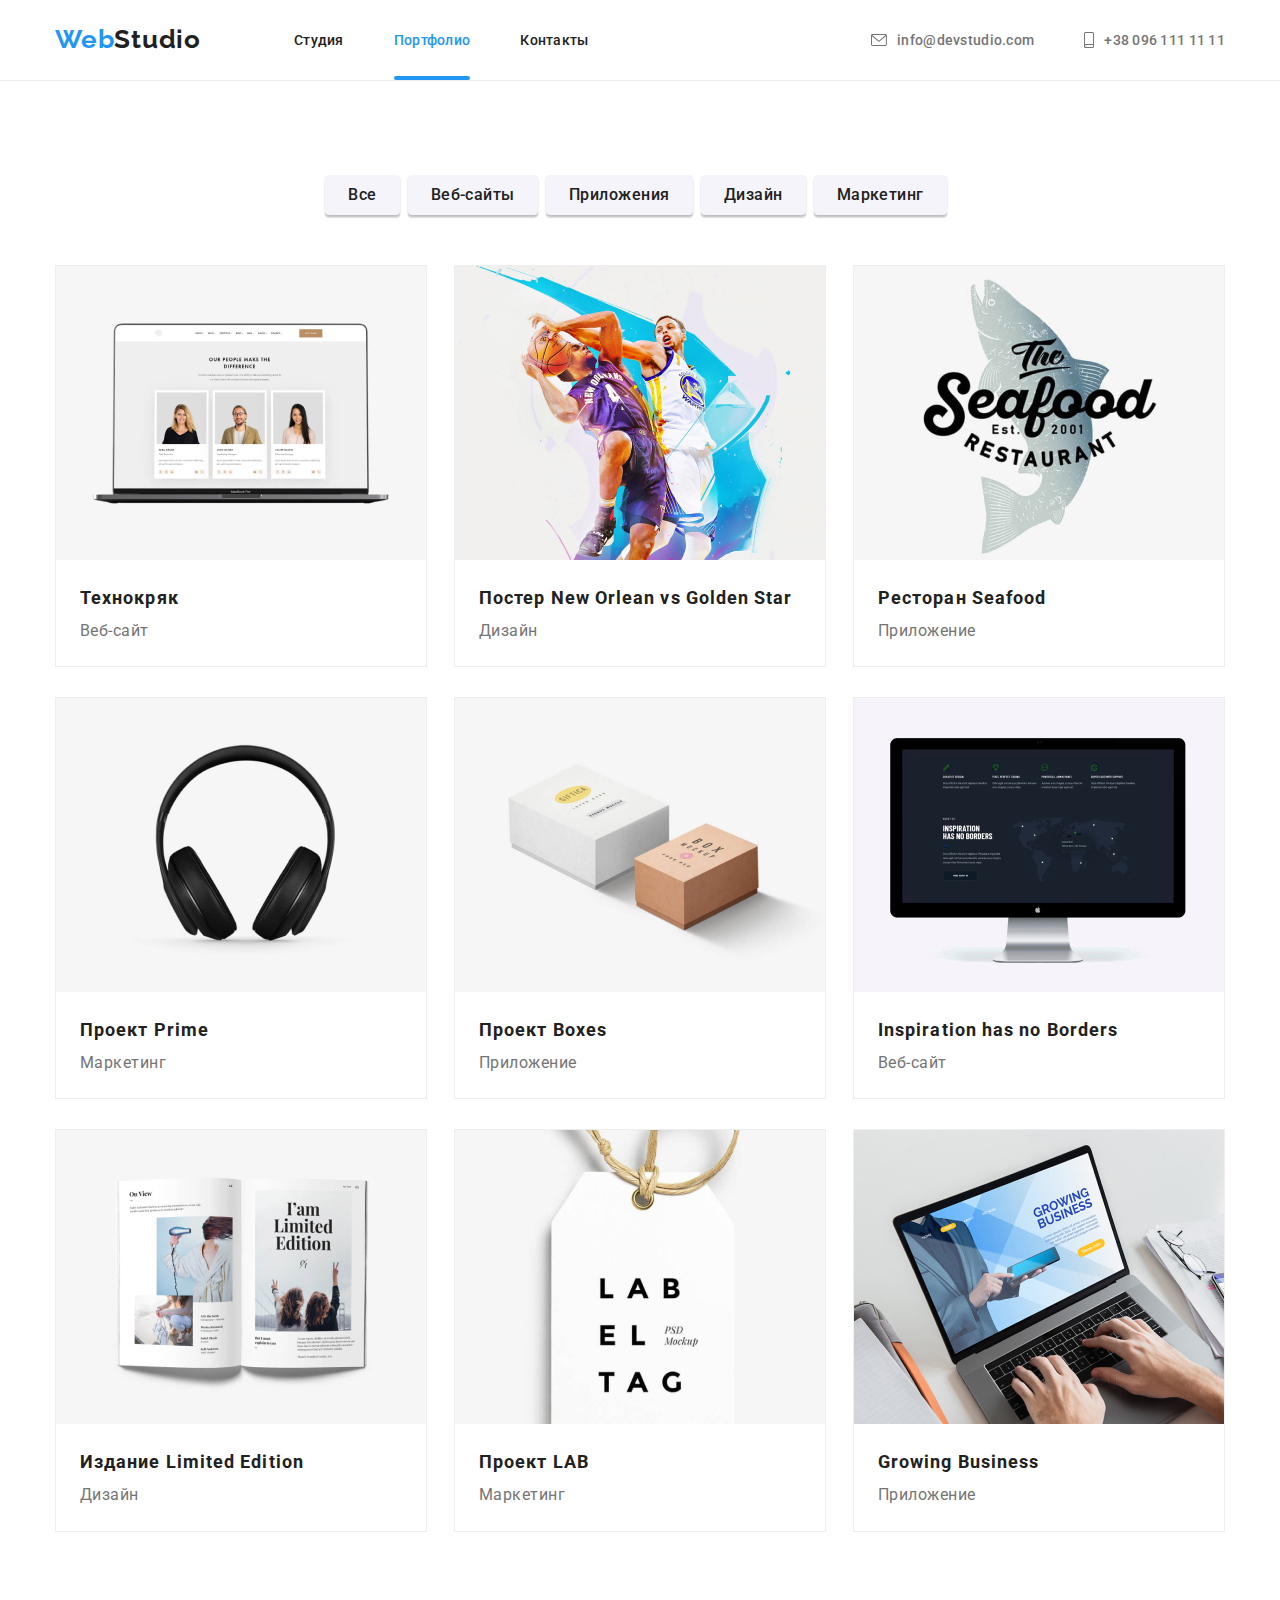
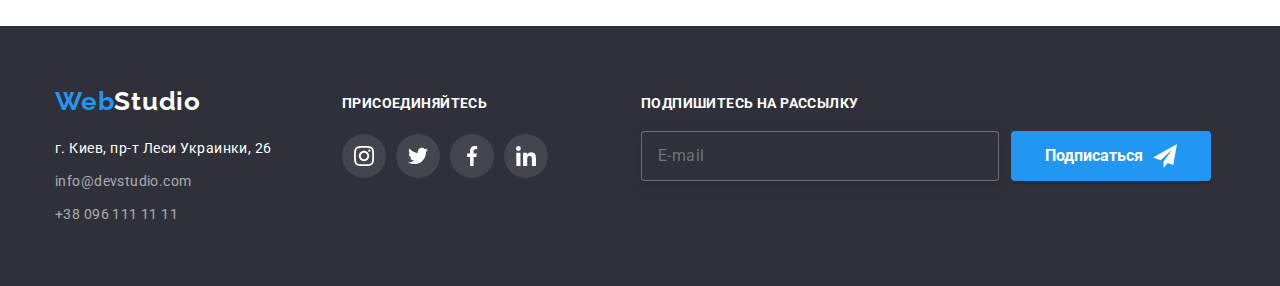
==== commit 860b2a1d: "modal" ====
--- a/portfolio.html
+++ b/portfolio.html
@@ -23,15 +23,15 @@
                     <li class="site-nav__item"><a class="site-nav__link" href="">Контакты</a></li>
                 </ul>
             </nav>
-                <ul class="site-nav">
-                <li class="site-nav__item">
-                    <a class="site-nav__link site-nav__contacts" href="mailto:info@devstudio.com"><svg class="site-nav__icon-contact" width="16"
+                <ul class="site-nav site-nav--position">
+                <li class="site-nav__item site-nav__item--position">
+                    <a class="site-nav__link site-nav__contacts site-nav__link_link--size" href="mailto:info@devstudio.com"><svg class="site-nav__icon-contact" width="16"
                             height="12">
                             <use href="./images/symbol-defs.svg#icon-mail"></use>
                         </svg>info@devstudio.com</a>
                 </li>
-                <li class="site-nav__item">
-                    <a class="site-nav__link site-nav__contacts" href="tel:380961111111"><svg class="site-nav__icon-contact" width="10" height="16">
+                <li class="site-nav__item site-nav__item--position">
+                    <a class="site-nav__link site-nav__contacts site-nav__link_link--size" href="tel:380961111111"><svg class="site-nav__icon-contact" width="10" height="16">
                             <use href="./images/symbol-defs.svg#icon-smartphone"></use>
                         </svg>+38 096 111 11 11</a>
                 </li>
--- a/css/main.min.css
+++ b/css/main.min.css
@@ -1,2 +1,2 @@
-/*! modern-normalize v1.1.0 | MIT License | https://github.com/sindresorhus/modern-normalize */*,::before,::after{-webkit-box-sizing:border-box;box-sizing:border-box}html{line-height:1.15;-webkit-text-size-adjust:100%;-moz-tab-size:4;-o-tab-size:4;tab-size:4}body{margin:0;font-family:system-ui,-apple-system,"Segoe UI",Roboto,Helvetica,Arial,sans-serif,"Apple Color Emoji","Segoe UI Emoji"}hr{height:0;color:inherit}abbr[title]{-webkit-text-decoration:underline dotted;text-decoration:underline dotted}b,strong{font-weight:bolder}code,kbd,samp,pre{font-family:ui-monospace, SFMono-Regular, Consolas, "Liberation Mono", Menlo, monospace;font-size:1em}small{font-size:80%}sub,sup{font-size:75%;line-height:0;position:relative;vertical-align:baseline}sub{bottom:-0.25em}sup{top:-0.5em}table{text-indent:0;border-color:inherit}button,input,optgroup,select,textarea{font-family:inherit;font-size:100%;line-height:1.15;margin:0}button,select{text-transform:none}button,[type="button"],[type="reset"],[type="submit"]{-webkit-appearance:button}::-moz-focus-inner{border-style:none;padding:0}:-moz-focusring{outline:1px dotted ButtonText}:-moz-ui-invalid{box-shadow:none}legend{padding:0}progress{vertical-align:baseline}::-webkit-inner-spin-button,::-webkit-outer-spin-button{height:auto}[type="search"]{-webkit-appearance:textfield;outline-offset:-2px}::-webkit-search-decoration{-webkit-appearance:none}::-webkit-file-upload-button{-webkit-appearance:button;font:inherit}summary{display:list-item}h1,h2,h3,h4,h5,h6,p{margin-top:0;margin-bottom:0%}ul{list-style:none;padding:0px;margin:0px}body{background-color:#e5e5e5;color:#212121;font-family:"Raleway", sans-serif;font-family:Roboto,sans-serif;letter-spacing:0.03em}textarea{resize:none;outline:none}input{outline:none}.container{margin:0 auto;padding-left:15px;padding-right:15px}@media screen and (min-width: 480px){.container{max-width:480px}}@media screen and (min-width: 768px){.container{max-width:768px}}@media screen and (min-width: 1200px){.container{max-width:1200px}}.section{padding-top:94px;padding-bottom:94px;background-color:#fff}@media screen and (max-width: 1199px){.section{padding-top:30px;padding-bottom:30px}}img{display:block;max-width:100%;height:auto}.hero{background-color:#2f303a;margin-left:auto;margin-right:auto;text-align:center;height:400px;padding-top:118px;background-image:-webkit-gradient(linear, left top, right top, from(rgba(47,48,58,0.4)), to(rgba(47,48,58,0.4))),url("../images/mobile480x1.jpg");background-image:linear-gradient(to right, rgba(47,48,58,0.4), rgba(47,48,58,0.4)),url("../images/mobile480x1.jpg");background-repeat:no-repeat;background-position:center;background-size:cover}.hero__title{color:#fff;font-style:400;font-weight:900;text-align:center;font-size:26px;line-height:1.6}@media screen and (min-width: 1200px){.hero__title{max-width:1600px;font-size:44px;line-height:1.4}}.hero__button{font-family:Roboto,sans-serif;color:#fff;background-color:#2196f3;font-style:normal;font-weight:700;font-size:16px;line-height:1.9;border-radius:4px;text-decoration:none;cursor:pointer;-webkit-box-shadow:0px 4px 4px rgba(0,0,0,0.15);box-shadow:0px 4px 4px rgba(0,0,0,0.15);padding:10px 32px;border:1px solid transparent;margin-right:auto;margin-left:auto;margin-top:30px;display:-webkit-box;display:-ms-flexbox;display:flex}@media screen and (min-device-pixel-ratio: 2), screen and (-webkit-min-device-pixel-ratio: 2), screen and (min-resolution: 192dpi), screen and (min-resolution: 2dppx){.hero{background-image:-webkit-gradient(linear, left top, right top, from(rgba(47,48,58,0.4)), to(rgba(47,48,58,0.4))),url("../images/mobile960x2.jpg");background-image:linear-gradient(to right, rgba(47,48,58,0.4), rgba(47,48,58,0.4)),url("../images/mobile960x2.jpg")}}@media screen and (min-width: 768px){.hero{max-width:960px;height:400px;background-image:-webkit-gradient(linear, left top, right top, from(rgba(47,48,58,0.4)), to(rgba(47,48,58,0.4))),url("../images/tabletx1.jpg");background-image:linear-gradient(to right, rgba(47,48,58,0.4), rgba(47,48,58,0.4)),url("../images/tabletx1.jpg")}}@media screen and (min-width: 768px) and (min-device-pixel-ratio: 2), screen and (min-width: 768px) and (-webkit-min-device-pixel-ratio: 2), screen and (min-width: 768px) and (min-resolution: 192dpi), screen and (min-width: 768px) and (min-resolution: 2dppx){.hero{background-image:-webkit-gradient(linear, left top, right top, from(rgba(47,48,58,0.4)), to(rgba(47,48,58,0.4))),url("../images/tabletx2.jpg");background-image:linear-gradient(to right, rgba(47,48,58,0.4), rgba(47,48,58,0.4)),url("../images/tabletx2.jpg")}}@media screen and (min-width: 1200px){.hero{max-width:1600px;height:600px;padding-top:200px;background-image:-webkit-gradient(linear, left top, right top, from(rgba(47,48,58,0.4)), to(rgba(47,48,58,0.4))),url("../images/desktopx1.jpg");background-image:linear-gradient(to right, rgba(47,48,58,0.4), rgba(47,48,58,0.4)),url("../images/desktopx1.jpg")}}@media screen and (min-width: 1200px) and (min-device-pixel-ratio: 2), screen and (min-width: 1200px) and (-webkit-min-device-pixel-ratio: 2), screen and (min-width: 1200px) and (min-resolution: 192dpi), screen and (min-width: 1200px) and (min-resolution: 2dppx){.hero{background-image:-webkit-gradient(linear, left top, right top, from(rgba(47,48,58,0.4)), to(rgba(47,48,58,0.4))),url("../images/desktopx2.jpg");background-image:linear-gradient(to right, rgba(47,48,58,0.4), rgba(47,48,58,0.4)),url("../images/desktopx2.jpg")}}.section__benefits{padding-bottom:0px}@media screen and (min-width: 480px){.feature{max-width:480px}}@media screen and (min-width: 768px){.feature{max-width:768px;display:-webkit-box;display:-ms-flexbox;display:flex;-ms-flex-wrap:wrap;flex-wrap:wrap}}@media screen and (min-width: 1200px){.feature{max-width:1200px;display:-webkit-box;display:-ms-flexbox;display:flex}}@media screen and (min-width: 768px) and (max-width: 1199px){.feature__list{width:calc((100% - 2 * 30px) / 2);margin-right:30px}}@media screen and (min-width: 1200px){.feature__list{width:calc((100% - 3 * 30px) / 4);margin-right:30px}}@media screen and (min-width: 1200px){.feature__list:nth-child(4n){margin-right:0}}@media screen and (min-width: 768px) and (max-width: 1199px){.feature__list:nth-child(2n){margin-right:0;margin-left:15px}}.feature__icon{background-size:cover;height:120px;margin-bottom:30px;background-color:#f5f4fa}@media screen and (min-width: 480px){.feature__icon{max-width:480px;padding:25px 100px 25px 100px;width:100%;margin-top:30px}}@media screen and (min-width: 768px){.feature__icon{max-width:768px;width:354px;margin-top:30px}}@media screen and (min-width: 1200px){.feature__icon{max-width:1200px;width:270px}}.feature__text{color:#757575;font-style:400;font-size:14px;line-height:1.7;letter-spacing:0.03em}.feature__title{color:#212121;font-style:400;font-weight:700;font-size:14px;line-height:1.5;letter-spacing:0.03em;text-transform:uppercase;margin-bottom:10px;margin-top:0px}@media screen and (min-width: 480px){.feature__title{max-width:480px;text-align:center}}.section__title{color:#212121;font-style:400;font-weight:700;font-size:36px;line-height:1.2;text-align:center;letter-spacing:0.03em;margin-top:0px;margin-bottom:50px}@media screen and (max-width: 1199px){.section__title{margin-bottom:30px;margin-top:30px}}.section__title--hidden{color:#212121;font-style:400;font-weight:700;font-size:36px;line-height:1.2;text-align:center;letter-spacing:0.03em;margin-top:0px;margin-bottom:50px}@media screen and (max-width: 1199px){.section__title--hidden{display:none}}.projects{display:-webkit-box;display:-ms-flexbox;display:flex;-webkit-box-align:center;-ms-flex-align:center;align-items:center;-webkit-box-pack:justify;-ms-flex-pack:justify;justify-content:space-between}@media screen and (max-width: 1199px){.projects{display:none}}.projects__position{position:relative;display:-webkit-box;display:-ms-flexbox;display:flex}@media screen and (max-width: 1199px){.projects__position{display:none}}.projects__title{position:absolute;bottom:0;display:-webkit-box;display:-ms-flexbox;display:flex;-webkit-box-pack:center;-ms-flex-pack:center;justify-content:center;padding-top:27px;padding-bottom:27px;color:#212121;font-style:400;font-weight:700;font-size:14px;line-height:1.5;letter-spacing:0.03em;text-transform:uppercase;background:rgba(47,48,58,0.8);color:#fff;height:70px;width:370px}@media screen and (max-width: 1199px){.projects__title{display:none}}.section--background-grey{background-color:#f5f4fa}@media screen and (min-width: 768px) and (max-width: 1199px){.team{display:-webkit-box;display:-ms-flexbox;display:flex;-ms-flex-wrap:wrap;flex-wrap:wrap}}@media screen and (min-width: 1200px){.team{display:-webkit-box;display:-ms-flexbox;display:flex;-webkit-box-align:center;-ms-flex-align:center;align-items:center;-webkit-box-pack:justify;-ms-flex-pack:justify;justify-content:space-between;padding-top:50px}}.team--box-shadow{background:#fff;-webkit-box-shadow:0px 1px 3px rgba(0,0,0,0.12),0px 1px 1px rgba(0,0,0,0.14),0px 2px 1px rgba(0,0,0,0.2);box-shadow:0px 1px 3px rgba(0,0,0,0.12),0px 1px 1px rgba(0,0,0,0.14),0px 2px 1px rgba(0,0,0,0.2);border-radius:0px 0px 4px 4px}@media screen and (min-width: 768px) and (max-width: 1199px){.team--box-shadow{width:calc(100% - 2 * 30px)/2;margin-right:30px;margin-bottom:30px}}@media screen and (min-width: 768px) and (max-width: 1199px){.team--box-shadow:nth-child(2n){margin-right:0}}.team__names{color:#212121;font-style:400;font-weight:500;font-size:16px;line-height:1.2;text-align:center}.team__icon{display:-webkit-box;display:-ms-flexbox;display:flex;width:20px;height:20px;fill:#afb1b8}.team__profession{font-family:Roboto,sans-serif;font-style:normal;font-weight:normal;font-size:16px;line-height:1.2;letter-spacing:0.03em;color:#757575;text-align:center;padding-top:10px}.team--box-position{padding-top:30px;padding-bottom:30px}.team__social-link{display:-webkit-box;display:-ms-flexbox;display:flex;-ms-flex-pack:distribute;justify-content:space-around;-webkit-box-align:center;-ms-flex-align:center;align-items:center;padding-left:32px;padding-right:32px;padding-top:16px}.team__social-link--position{padding:0;border:none;width:44px;height:44px;border-radius:50%;display:-webkit-box;display:-ms-flexbox;display:flex;-webkit-box-pack:center;-ms-flex-pack:center;justify-content:center;-webkit-box-align:center;-ms-flex-align:center;align-items:center;-webkit-transform:rotateY(0deg);transform:rotateY(0deg);-webkit-transition:250ms cubic-bezier(0.4, 0, 0.2, 1),-webkit-transform 2250ms cubic-bezier(0.4, 0, 0.2, 1);transition:250ms cubic-bezier(0.4, 0, 0.2, 1),-webkit-transform 2250ms cubic-bezier(0.4, 0, 0.2, 1);transition:250ms cubic-bezier(0.4, 0, 0.2, 1),transform 2250ms cubic-bezier(0.4, 0, 0.2, 1);transition:250ms cubic-bezier(0.4, 0, 0.2, 1),transform 2250ms cubic-bezier(0.4, 0, 0.2, 1),-webkit-transform 2250ms cubic-bezier(0.4, 0, 0.2, 1)}.team__social-link--position:hover{background-color:#2196f3;-webkit-transform:rotateY(360deg);transform:rotateY(360deg)}.team__social-link--position:hover .team__icon{fill:#fff}.backdrop{position:fixed;top:0;left:0;width:100%;height:100%;background-color:rgba(0,0,0,0.2);opacity:1;-webkit-transition:opacity 250ms cubic-bezier(0.4, 0, 0.2, 1);transition:opacity 250ms cubic-bezier(0.4, 0, 0.2, 1)}.backdrop.is-hidden{opacity:0;pointer-events:none}.backdrop.is-hidden .modal{-webkit-transform:translate(-50%, -50%) scale(0.8);transform:translate(-50%, -50%) scale(0.8)}.modal{width:528px;height:581px;background-color:#fff;-webkit-box-shadow:0px 1px 3px rgba(0,0,0,0.12),0px 1px 1px rgba(0,0,0,0.14),0px 2px 1px rgba(0,0,0,0.2);box-shadow:0px 1px 3px rgba(0,0,0,0.12),0px 1px 1px rgba(0,0,0,0.14),0px 2px 1px rgba(0,0,0,0.2);border-radius:4px;position:absolute;top:50%;left:50%;-webkit-transform:translate(-50%, -50%) scale(1);transform:translate(-50%, -50%) scale(1);-webkit-transition:250ms cubic-bezier(0.4, 0, 0.2, 1);transition:250ms cubic-bezier(0.4, 0, 0.2, 1)}@media screen and (min-width: 480px) and (max-width: 1199px){.modal{width:450px;height:609px}}.modal__title{font-style:normal;font-weight:bold;font-size:20px;line-height:1.15;text-align:center;letter-spacing:0.03em;margin-bottom:12px;color:#212121;padding-top:40px}.modal__button{margin-right:8px;margin-top:8px;margin-left:490px;width:30px;height:30px;background:#fff;border:1px solid rgba(0,0,0,0.1);-webkit-box-sizing:border-box;box-sizing:border-box;border-radius:50%;position:absolute;fill:#212121}.modal__button:hover,.modal__button:focus{cursor:pointer;fill:#2196f3;-webkit-transition:250ms cubic-bezier(0.4, 0, 0.2, 1);transition:250ms cubic-bezier(0.4, 0, 0.2, 1)}.form{padding-left:41px;padding-right:39px;padding-bottom:40px}.form__field{position:relative;display:block}.form__wrapper{position:relative;display:block;margin-bottom:10px;margin-top:4px}.form__text{color:#757575;font-style:normal;font-weight:normal;font-size:12px;line-height:1.16;letter-spacing:0.01em;margin-bottom:4px}.form__icon{position:absolute;left:12px;top:11px}.form__input{width:100%;height:40px;display:block;margin:0;padding-top:10px;padding-right:20px;padding-left:40px;padding-bottom:10px;font:inherit;border:1px solid rgba(33,33,33,0.2);border-radius:4px}.form__input:focus{border-color:#2196f3;cursor:pointer;-webkit-transition:250ms cubic-bezier(0.4, 0, 0.2, 1);transition:250ms cubic-bezier(0.4, 0, 0.2, 1)}.form__input:focus+.form__icon{fill:#2196f3;cursor:pointer;-webkit-transition:250ms cubic-bezier(0.4, 0, 0.2, 1);transition:250ms cubic-bezier(0.4, 0, 0.2, 1)}.form-field--feedback{display:-webkit-box;display:-ms-flexbox;display:flex;-webkit-box-orient:vertical;-webkit-box-direction:normal;-ms-flex-direction:column;flex-direction:column}.form-field--feedback textarea::-webkit-input-placeholder{color:rgba(117,117,117,0.5);font-style:normal;font-weight:normal;font-size:12px;line-height:1.16px;letter-spacing:0.01em}.form-field--feedback textarea:-ms-input-placeholder{color:rgba(117,117,117,0.5);font-style:normal;font-weight:normal;font-size:12px;line-height:1.16px;letter-spacing:0.01em}.form-field--feedback textarea::-ms-input-placeholder{color:rgba(117,117,117,0.5);font-style:normal;font-weight:normal;font-size:12px;line-height:1.16px;letter-spacing:0.01em}.form-field--feedback textarea::placeholder{color:rgba(117,117,117,0.5);font-style:normal;font-weight:normal;font-size:12px;line-height:1.16px;letter-spacing:0.01em}.form-field__textarea-window{border:1px solid rgba(33,33,33,0.2);-webkit-box-sizing:border-box;box-sizing:border-box;border-radius:4px;padding:12px 16px}.form-field__textarea-window:hover,.form-field__textarea-window:focus{border:1px solid #2196f3;-webkit-box-sizing:border-box;box-sizing:border-box;border-radius:4px;-webkit-transition:250ms cubic-bezier(0.4, 0, 0.2, 1);transition:250ms cubic-bezier(0.4, 0, 0.2, 1)}.form-field__comments{color:#757575;font-style:normal;font-weight:normal;font-size:12px;line-height:1.16;letter-spacing:0.01em;display:-webkit-box;display:-ms-flexbox;display:flex;padding:0;margin-bottom:4px}.policy{color:#2196f3;font-style:400;font-size:14px;display:-webkit-box;display:-ms-flexbox;display:flex;line-height:1.7;text-decoration:underline;padding-left:3px}.policy:focus,.policy:hover{cursor:pointer}.button__policy{font-family:Roboto,sans-serif;color:#fff;background-color:#2196f3;font-style:normal;font-weight:700;font-size:16px;line-height:1.9;border-radius:4px;text-decoration:none;cursor:pointer;-webkit-box-shadow:0px 4px 4px rgba(0,0,0,0.15);box-shadow:0px 4px 4px rgba(0,0,0,0.15);padding-left:56px;padding-top:10px;padding-bottom:10px;padding-right:55px;border:1px solid transparent;margin-right:auto;margin-left:auto;margin-top:30px;display:-webkit-box;display:-ms-flexbox;display:flex}.checkbox{position:absolute;appearance:none;-webkit-appearance:none;-moz-appearance:none}.checkbox__icon{display:-webkit-box;display:-ms-flexbox;display:flex;-webkit-box-align:center;-ms-flex-align:center;align-items:center;margin-right:8.38px;border-radius:4px;border:2px solid #212121;width:16px;height:15px;cursor:pointer}.checkbox:checked+label .checkbox__icon{background-color:#2196f3;border:none;-webkit-transition:250ms cubic-bezier(0.4, 0, 0.2, 1);transition:250ms cubic-bezier(0.4, 0, 0.2, 1);cursor:pointer}.checkbox--position{display:-webkit-box;display:-ms-flexbox;display:flex;-webkit-box-align:center;-ms-flex-align:center;align-items:center;-webkit-box-pack:center;-ms-flex-pack:center;justify-content:center;margin-top:20px}.checkbox--position label{display:-webkit-box;display:-ms-flexbox;display:flex;-webkit-box-align:center;-ms-flex-align:center;align-items:center;margin-left:7px}.button-product{font-family:Roboto,sans-serif;color:#212121;background-color:#f5f4fa;font-style:normal;font-weight:500;font-size:16px;line-height:1.6;letter-spacing:0.03em;cursor:pointer;-webkit-box-shadow:0px 3px 1px rgba(0,0,0,0.1),0px 1px 2px rgba(0,0,0,0.08),0px 2px 2px rgba(0,0,0,0.12);box-shadow:0px 3px 1px rgba(0,0,0,0.1),0px 1px 2px rgba(0,0,0,0.08),0px 2px 2px rgba(0,0,0,0.12);border-radius:4px;padding:6px 22px;text-decoration:none;border:1px solid transparent;margin-right:8px;-webkit-transition:250ms cubic-bezier(0.4, 0, 0.2, 1);transition:250ms cubic-bezier(0.4, 0, 0.2, 1)}@media screen and (min-width: 480px) and (max-width: 767px){.button-product{margin-bottom:15px}}.button-product:focus,.button-product:hover{color:#fff;background-color:#2196f3}@media screen and (min-width: 480px){.button-product--position{display:-webkit-box;display:-ms-flexbox;display:flex;-ms-flex-wrap:wrap;flex-wrap:wrap;margin-bottom:25px}}@media screen and (min-width: 768px) and (max-width: 1199px){.button-product--position{display:-webkit-box;display:-ms-flexbox;display:flex;-webkit-box-pack:center;-ms-flex-pack:center;justify-content:center;margin-bottom:30px;margin-top:30px}}@media screen and (min-width: 1200px){.button-product--position{display:-webkit-box;display:-ms-flexbox;display:flex;-webkit-box-pack:center;-ms-flex-pack:center;justify-content:center;margin-bottom:50px}}.product__hidden-text{position:absolute;top:63px;left:24px;right:24px;bottom:63px;font-style:normal;font-weight:normal;font-size:18px;line-height:1.5;letter-spacing:0.03em;color:#fff;opacity:0;-webkit-transform:translateY(100%);transform:translateY(100%);-webkit-transition:250ms cubic-bezier(0.4, 0, 0.2, 1);transition:250ms cubic-bezier(0.4, 0, 0.2, 1)}.product__card:hover .product__hidden-text{-webkit-transform:translateY(0);transform:translateY(0);opacity:1}.product__thumb{position:relative;overflow:hidden}.product__thumb::before{content:"";position:absolute;background:rgba(33,150,243,0.9);width:100%;height:100%;opacity:0;-webkit-transform:translateY(100%);transform:translateY(100%);-webkit-transition:250ms cubic-bezier(0.4, 0, 0.2, 1);transition:250ms cubic-bezier(0.4, 0, 0.2, 1)}.product__card:hover .product__thumb::before{-webkit-transform:translateY(0);transform:translateY(0);opacity:1}
+/*! modern-normalize v1.1.0 | MIT License | https://github.com/sindresorhus/modern-normalize */*,::before,::after{-webkit-box-sizing:border-box;box-sizing:border-box}html{line-height:1.15;-webkit-text-size-adjust:100%;-moz-tab-size:4;-o-tab-size:4;tab-size:4}body{margin:0;font-family:system-ui,-apple-system,"Segoe UI",Roboto,Helvetica,Arial,sans-serif,"Apple Color Emoji","Segoe UI Emoji"}hr{height:0;color:inherit}abbr[title]{-webkit-text-decoration:underline dotted;text-decoration:underline dotted}b,strong{font-weight:bolder}code,kbd,samp,pre{font-family:ui-monospace, SFMono-Regular, Consolas, "Liberation Mono", Menlo, monospace;font-size:1em}small{font-size:80%}sub,sup{font-size:75%;line-height:0;position:relative;vertical-align:baseline}sub{bottom:-0.25em}sup{top:-0.5em}table{text-indent:0;border-color:inherit}button,input,optgroup,select,textarea{font-family:inherit;font-size:100%;line-height:1.15;margin:0}button,select{text-transform:none}button,[type="button"],[type="reset"],[type="submit"]{-webkit-appearance:button}::-moz-focus-inner{border-style:none;padding:0}:-moz-focusring{outline:1px dotted ButtonText}:-moz-ui-invalid{box-shadow:none}legend{padding:0}progress{vertical-align:baseline}::-webkit-inner-spin-button,::-webkit-outer-spin-button{height:auto}[type="search"]{-webkit-appearance:textfield;outline-offset:-2px}::-webkit-search-decoration{-webkit-appearance:none}::-webkit-file-upload-button{-webkit-appearance:button;font:inherit}summary{display:list-item}h1,h2,h3,h4,h5,h6,p{margin-top:0;margin-bottom:0%}ul{list-style:none;padding:0px;margin:0px}body{background-color:#e5e5e5;color:#212121;font-family:"Raleway", sans-serif;font-family:Roboto,sans-serif;letter-spacing:0.03em}textarea{resize:none;outline:none}input{outline:none}.container{margin:0 auto;padding-left:15px;padding-right:15px}@media screen and (min-width: 480px){.container{max-width:480px}}@media screen and (min-width: 768px){.container{max-width:768px}}@media screen and (min-width: 1200px){.container{max-width:1200px}}.section{padding-top:94px;padding-bottom:94px;background-color:#fff}@media screen and (max-width: 1199px){.section{padding-top:30px;padding-bottom:30px}}img{display:block;max-width:100%;height:auto}.header{margin:auto;background-color:#fff}.header--active{margin:auto;background-color:#fff;border-bottom:1px solid #ececec}.header__container{display:-webkit-box;display:-ms-flexbox;display:flex;-webkit-box-align:center;-ms-flex-align:center;align-items:center;-webkit-box-pack:justify;-ms-flex-pack:justify;justify-content:space-between}.header__logo{font-family:"Raleway";font-style:400;font-size:26px;line-height:1.2;letter-spacing:0.03em;font-weight:bold;text-decoration:none}@media screen and (min-width: 768px) and (max-width: 1199px){.header__logo{margin-right:88px;font-size:24px;line-height:1.16}}@media screen and (min-width: 1200px){.header__logo{margin-right:93px}}.header__logo--accent{color:#2196f3}.header__logo--primary{color:#212121}.site-nav{display:-webkit-box;display:-ms-flexbox;display:flex;-webkit-box-pack:center;-ms-flex-pack:center;justify-content:center;-webkit-box-align:center;-ms-flex-align:center;align-items:center}.site-nav__link{display:-webkit-box;display:-ms-flexbox;display:flex;-webkit-box-align:center;-ms-flex-align:center;align-items:center;-webkit-box-pack:justify;-ms-flex-pack:justify;justify-content:space-between;color:#212121;font-weight:500;font-size:14px;line-height:1.15;letter-spacing:0.02em;text-decoration:none;-webkit-transition:250ms cubic-bezier(0.4, 0, 0.2, 1);transition:250ms cubic-bezier(0.4, 0, 0.2, 1)}@media screen and (min-width: 768px) and (max-width: 1199px){.site-nav__link_link--size{font-size:12px;line-height:1.16}}.site-nav__link:hover,.site-nav__link:focus{color:#2196f3}.site-nav__link--current{color:#2196f3}.site-nav__link--current::after{position:absolute;bottom:0;content:"";display:block;width:100%;height:4px;border-radius:2px;background-color:#2196f3}.site-nav__link:hover>.site-nav__icon-contact,.site-nav__link:focus>.site-nav__icon-contact{fill:#2196f3}@media screen and (min-width: 768px) and (max-width: 1199px){.site-nav--position{display:-webkit-box;display:-ms-flexbox;display:flex;-ms-flex-wrap:wrap;flex-wrap:wrap;-webkit-box-pack:start;-ms-flex-pack:start;justify-content:flex-start;margin-left:84px}}.site-nav__item{margin-right:50px;display:block;padding-top:32px;padding-bottom:32px;position:relative}.site-nav__item:last-child{margin-right:0px}@media screen and (min-width: 768px) and (max-width: 1199px){.site-nav__item--position{padding:0px;padding-top:10px;margin-right:0}}.site-nav__contacts{display:-webkit-box;display:-ms-flexbox;display:flex;text-decoration:none;-webkit-box-align:center;-ms-flex-align:center;align-items:center;color:#757575;-webkit-transition:250ms cubic-bezier(0.4, 0, 0.2, 1);transition:250ms cubic-bezier(0.4, 0, 0.2, 1)}.site-nav__icon-contact{margin-right:10px;fill:#757575;-webkit-transition:250ms cubic-bezier(0.4, 0, 0.2, 1);transition:250ms cubic-bezier(0.4, 0, 0.2, 1)}.hero{background-color:#2f303a;margin-left:auto;margin-right:auto;text-align:center;height:400px;padding-top:118px;background-image:-webkit-gradient(linear, left top, right top, from(rgba(47,48,58,0.4)), to(rgba(47,48,58,0.4))),url("../images/mobile480x1.jpg");background-image:linear-gradient(to right, rgba(47,48,58,0.4), rgba(47,48,58,0.4)),url("../images/mobile480x1.jpg");background-repeat:no-repeat;background-position:center;background-size:cover}.hero__title{color:#fff;font-style:400;font-weight:900;text-align:center;font-size:26px;line-height:1.6}@media screen and (min-width: 1200px){.hero__title{max-width:1600px;font-size:44px;line-height:1.4}}.hero__button{font-family:Roboto,sans-serif;color:#fff;background-color:#2196f3;font-style:normal;font-weight:700;font-size:16px;line-height:1.9;border-radius:4px;text-decoration:none;cursor:pointer;-webkit-box-shadow:0px 4px 4px rgba(0,0,0,0.15);box-shadow:0px 4px 4px rgba(0,0,0,0.15);padding:10px 32px;border:1px solid transparent;margin-right:auto;margin-left:auto;margin-top:30px;display:-webkit-box;display:-ms-flexbox;display:flex}@media screen and (min-device-pixel-ratio: 2), screen and (-webkit-min-device-pixel-ratio: 2), screen and (min-resolution: 192dpi), screen and (min-resolution: 2dppx){.hero{background-image:-webkit-gradient(linear, left top, right top, from(rgba(47,48,58,0.4)), to(rgba(47,48,58,0.4))),url("../images/mobile960x2.jpg");background-image:linear-gradient(to right, rgba(47,48,58,0.4), rgba(47,48,58,0.4)),url("../images/mobile960x2.jpg")}}@media screen and (min-width: 768px){.hero{max-width:960px;height:400px;background-image:-webkit-gradient(linear, left top, right top, from(rgba(47,48,58,0.4)), to(rgba(47,48,58,0.4))),url("../images/tabletx1.jpg");background-image:linear-gradient(to right, rgba(47,48,58,0.4), rgba(47,48,58,0.4)),url("../images/tabletx1.jpg")}}@media screen and (min-width: 768px) and (min-device-pixel-ratio: 2), screen and (min-width: 768px) and (-webkit-min-device-pixel-ratio: 2), screen and (min-width: 768px) and (min-resolution: 192dpi), screen and (min-width: 768px) and (min-resolution: 2dppx){.hero{background-image:-webkit-gradient(linear, left top, right top, from(rgba(47,48,58,0.4)), to(rgba(47,48,58,0.4))),url("../images/tabletx2.jpg");background-image:linear-gradient(to right, rgba(47,48,58,0.4), rgba(47,48,58,0.4)),url("../images/tabletx2.jpg")}}@media screen and (min-width: 1200px){.hero{max-width:1600px;height:600px;padding-top:200px;background-image:-webkit-gradient(linear, left top, right top, from(rgba(47,48,58,0.4)), to(rgba(47,48,58,0.4))),url("../images/desktopx1.jpg");background-image:linear-gradient(to right, rgba(47,48,58,0.4), rgba(47,48,58,0.4)),url("../images/desktopx1.jpg")}}@media screen and (min-width: 1200px) and (min-device-pixel-ratio: 2), screen and (min-width: 1200px) and (-webkit-min-device-pixel-ratio: 2), screen and (min-width: 1200px) and (min-resolution: 192dpi), screen and (min-width: 1200px) and (min-resolution: 2dppx){.hero{background-image:-webkit-gradient(linear, left top, right top, from(rgba(47,48,58,0.4)), to(rgba(47,48,58,0.4))),url("../images/desktopx2.jpg");background-image:linear-gradient(to right, rgba(47,48,58,0.4), rgba(47,48,58,0.4)),url("../images/desktopx2.jpg")}}.section__benefits{padding-bottom:0px}@media screen and (min-width: 480px){.feature{max-width:480px}}@media screen and (min-width: 768px){.feature{max-width:768px;display:-webkit-box;display:-ms-flexbox;display:flex;-ms-flex-wrap:wrap;flex-wrap:wrap}}@media screen and (min-width: 1200px){.feature{max-width:1200px;display:-webkit-box;display:-ms-flexbox;display:flex}}@media screen and (min-width: 768px) and (max-width: 1199px){.feature__list{width:calc((100% - 2 * 30px) / 2);margin-right:30px}}@media screen and (min-width: 1200px){.feature__list{width:calc((100% - 3 * 30px) / 4);margin-right:30px}}@media screen and (min-width: 1200px){.feature__list:nth-child(4n){margin-right:0}}@media screen and (min-width: 768px) and (max-width: 1199px){.feature__list:nth-child(2n){margin-right:0;margin-left:15px}}.feature__icon{background-size:cover;height:120px;width:100%;margin-bottom:30px;background-color:#f5f4fa}@media screen and (min-width: 480px){.feature__icon{max-width:480px;padding:25px 100px 25px 100px;width:100%;margin-top:30px}}@media screen and (min-width: 768px){.feature__icon{max-width:768px;width:354px;margin-top:30px}}@media screen and (min-width: 1200px){.feature__icon{max-width:1200px;width:270px}}.feature__text{color:#757575;font-style:400;font-size:14px;line-height:1.7;letter-spacing:0.03em}.feature__title{color:#212121;font-style:400;font-weight:700;font-size:14px;line-height:1.5;letter-spacing:0.03em;text-transform:uppercase;margin-bottom:10px;margin-top:0px}@media screen and (min-width: 480px){.feature__title{max-width:480px;text-align:center}}.section__title{color:#212121;font-style:400;font-weight:700;font-size:36px;line-height:1.2;text-align:center;letter-spacing:0.03em;margin-top:0px;margin-bottom:50px}@media screen and (max-width: 1199px){.section__title{margin-bottom:30px;margin-top:30px}}.section__title--hidden{color:#212121;font-style:400;font-weight:700;font-size:36px;line-height:1.2;text-align:center;letter-spacing:0.03em;margin-top:0px;margin-bottom:50px}@media screen and (max-width: 1199px){.section__title--hidden{display:none}}.projects{display:-webkit-box;display:-ms-flexbox;display:flex;-webkit-box-align:center;-ms-flex-align:center;align-items:center;-webkit-box-pack:justify;-ms-flex-pack:justify;justify-content:space-between}@media screen and (max-width: 1199px){.projects{display:none}}.projects__position{position:relative;display:-webkit-box;display:-ms-flexbox;display:flex}@media screen and (max-width: 1199px){.projects__position{display:none}}.projects__title{position:absolute;bottom:0;display:-webkit-box;display:-ms-flexbox;display:flex;-webkit-box-pack:center;-ms-flex-pack:center;justify-content:center;padding-top:27px;padding-bottom:27px;color:#212121;font-style:400;font-weight:700;font-size:14px;line-height:1.5;letter-spacing:0.03em;text-transform:uppercase;background:rgba(47,48,58,0.8);color:#fff;height:70px;width:370px}@media screen and (max-width: 1199px){.projects__title{display:none}}.section--background-grey{background-color:#f5f4fa}@media screen and (min-width: 768px) and (max-width: 1199px){.team{display:-webkit-box;display:-ms-flexbox;display:flex;-ms-flex-wrap:wrap;flex-wrap:wrap}}@media screen and (min-width: 1200px){.team{display:-webkit-box;display:-ms-flexbox;display:flex;-webkit-box-align:center;-ms-flex-align:center;align-items:center;-webkit-box-pack:justify;-ms-flex-pack:justify;justify-content:space-between;padding-top:50px}}.team--box-shadow{background:#fff;-webkit-box-shadow:0px 1px 3px rgba(0,0,0,0.12),0px 1px 1px rgba(0,0,0,0.14),0px 2px 1px rgba(0,0,0,0.2);box-shadow:0px 1px 3px rgba(0,0,0,0.12),0px 1px 1px rgba(0,0,0,0.14),0px 2px 1px rgba(0,0,0,0.2);border-radius:0px 0px 4px 4px}@media screen and (max-width: 767px){.team--box-shadow{margin-bottom:30px}}@media screen and (min-width: 768px) and (max-width: 1199px){.team--box-shadow{width:calc(100% - 2 * 30px)/2;margin-right:30px;margin-bottom:30px}}@media screen and (min-width: 768px) and (max-width: 1199px){.team--box-shadow:nth-child(2n){margin-right:0}}.team__names{color:#212121;font-style:400;font-weight:500;font-size:16px;line-height:1.2;text-align:center}.team__icon{display:-webkit-box;display:-ms-flexbox;display:flex;width:20px;height:20px;fill:#afb1b8}.team__profession{font-family:Roboto,sans-serif;font-style:normal;font-weight:normal;font-size:16px;line-height:1.2;letter-spacing:0.03em;color:#757575;text-align:center;padding-top:10px}.team--box-position{padding-top:30px;padding-bottom:30px}.team__social-link{display:-webkit-box;display:-ms-flexbox;display:flex;-webkit-box-pack:center;-ms-flex-pack:center;justify-content:center;padding-top:16px}@media screen and (min-width: 1200px){.team__social-link{display:-webkit-box;display:-ms-flexbox;display:flex;-ms-flex-pack:distribute;justify-content:space-around;-webkit-box-align:center;-ms-flex-align:center;align-items:center;padding-left:32px;padding-right:32px}}.team__social-link--position{padding:0;border:none;width:44px;height:44px;border-radius:50%;display:-webkit-box;display:-ms-flexbox;display:flex;-webkit-box-pack:center;-ms-flex-pack:center;justify-content:center;-webkit-box-align:center;-ms-flex-align:center;align-items:center;-webkit-transform:rotateY(0deg);transform:rotateY(0deg);-webkit-transition:250ms cubic-bezier(0.4, 0, 0.2, 1),-webkit-transform 2250ms cubic-bezier(0.4, 0, 0.2, 1);transition:250ms cubic-bezier(0.4, 0, 0.2, 1),-webkit-transform 2250ms cubic-bezier(0.4, 0, 0.2, 1);transition:250ms cubic-bezier(0.4, 0, 0.2, 1),transform 2250ms cubic-bezier(0.4, 0, 0.2, 1);transition:250ms cubic-bezier(0.4, 0, 0.2, 1),transform 2250ms cubic-bezier(0.4, 0, 0.2, 1),-webkit-transform 2250ms cubic-bezier(0.4, 0, 0.2, 1)}.team__social-link--position:hover{background-color:#2196f3;-webkit-transform:rotateY(360deg);transform:rotateY(360deg)}.team__social-link--position:hover .team__icon{fill:#fff}@media screen and (min-width: 480px){.company{display:-webkit-box;display:-ms-flexbox;display:flex;-webkit-box-pack:center;-ms-flex-pack:center;justify-content:center;-ms-flex-wrap:wrap;flex-wrap:wrap}}@media screen and (min-width: 1200px){.company{display:-webkit-box;display:-ms-flexbox;display:flex;-webkit-box-pack:justify;-ms-flex-pack:justify;justify-content:space-between}}.company__icon{fill:#afb1b8}.company__icon-box{height:92px;width:100%;border:1px solid #afb1b8;-webkit-box-sizing:border-box;box-sizing:border-box;border-radius:4px;margin-right:30px;margin-bottom:10px;-webkit-transition:250ms cubic-bezier(0.4, 0, 0.2, 1);transition:250ms cubic-bezier(0.4, 0, 0.2, 1)}@media screen and (min-width: 480px) and (max-width: 767px){.company__icon-box{width:calc((100% - 2 * 30px) / 2);margin-right:30px;margin-bottom:30px;width:210px}.company__icon-box:nth-child(2n){margin-right:0}.company__icon-box:nth-last-child(-n+3){margin-bottom:30px}}@media screen and (min-width: 1200px){.company__icon-box{width:170px;margin-bottom:0px}}@media screen and (min-width: 768px) and (max-width: 1199px){.company__icon-box{width:calc((100% - 3 * 30px) / 3);margin-bottom:30px;width:226px}}@media screen and (min-width: 768px) and (max-width: 1199px){.company__icon-box:nth-child(3n){margin-right:0}}.company__icon-box:last-child{margin-right:0}.company__icon-box--position{display:-webkit-box;display:-ms-flexbox;display:flex;-webkit-box-pack:center;-ms-flex-pack:center;justify-content:center;-webkit-box-align:center;-ms-flex-align:center;align-items:center;width:100%;height:100%;-webkit-transition:250ms cubic-bezier(0.4, 0, 0.2, 1);transition:250ms cubic-bezier(0.4, 0, 0.2, 1)}.company__icon-box--position:hover .company__icon,.company__icon-box--position:focus .company__icon{fill:#2196f3;-webkit-transition:250ms cubic-bezier(0.4, 0, 0.2, 1);transition:250ms cubic-bezier(0.4, 0, 0.2, 1)}.company__icon-box:hover,.company__icon-box:focus{border:1px solid #2196f3;fill:#2196f3;-webkit-transition:250ms cubic-bezier(0.4, 0, 0.2, 1);transition:250ms cubic-bezier(0.4, 0, 0.2, 1)}.backdrop{position:fixed;top:0;left:0;width:100%;height:100%;background-color:rgba(0,0,0,0.2);opacity:1;-webkit-transition:opacity 250ms cubic-bezier(0.4, 0, 0.2, 1);transition:opacity 250ms cubic-bezier(0.4, 0, 0.2, 1)}.backdrop.is-hidden{opacity:0;pointer-events:none}.backdrop.is-hidden .modal{-webkit-transform:translate(-50%, -50%) scale(0.8);transform:translate(-50%, -50%) scale(0.8)}.modal{width:450px;height:609px;background-color:#fff;-webkit-box-shadow:0px 1px 3px rgba(0,0,0,0.12),0px 1px 1px rgba(0,0,0,0.14),0px 2px 1px rgba(0,0,0,0.2);box-shadow:0px 1px 3px rgba(0,0,0,0.12),0px 1px 1px rgba(0,0,0,0.14),0px 2px 1px rgba(0,0,0,0.2);border-radius:4px;position:absolute;top:50%;left:50%;-webkit-transform:translate(-50%, -50%) scale(1);transform:translate(-50%, -50%) scale(1);-webkit-transition:250ms cubic-bezier(0.4, 0, 0.2, 1);transition:250ms cubic-bezier(0.4, 0, 0.2, 1)}@media screen and (min-width: 480px) and (max-width: 767px){.modal{width:calc(100% - 2 * 15px);max-width:450px;max-height:609px}}@media screen and (min-width: 768px) and (max-width: 1199px){.modal{width:calc(100% - 2 * 15px);-webkit-transform:translate(-50%, -50%);transform:translate(-50%, -50%);max-width:450px;max-height:609px}}@media screen and (min-width: 1200px){.modal{top:50%;-webkit-transform:translate(-50%, -50%);transform:translate(-50%, -50%);width:528px;height:581px}}.modal__title{font-style:normal;font-weight:bold;font-size:20px;line-height:1.15;text-align:center;letter-spacing:0.03em;margin-bottom:12px;color:#212121;padding-top:40px}@media screen and (max-width: 1199px){.modal__title{width:calc(100% - 2 * 15px)}}.modal__button{position:absolute;top:8px;right:8px;width:30px;height:30px;background:#fff;border:1px solid rgba(0,0,0,0.1);-webkit-box-sizing:border-box;box-sizing:border-box;border-radius:50%;fill:#212121}.modal__button:hover,.modal__button:focus{cursor:pointer;fill:#2196f3;-webkit-transition:250ms cubic-bezier(0.4, 0, 0.2, 1);transition:250ms cubic-bezier(0.4, 0, 0.2, 1)}.form{padding-left:41px;padding-right:39px;padding-bottom:40px}.form__field{position:relative;display:block}.form__wrapper{position:relative;display:block;margin-bottom:10px;margin-top:4px}.form__text{color:#757575;font-style:normal;font-weight:normal;font-size:12px;line-height:1.16;letter-spacing:0.01em;margin-bottom:4px}.form__icon{position:absolute;left:12px;top:11px}.form__input{width:100%;height:40px;display:block;margin:0;padding-top:10px;padding-right:20px;padding-left:40px;padding-bottom:10px;font:inherit;border:1px solid rgba(33,33,33,0.2);border-radius:4px}.form__input:focus{border-color:#2196f3;cursor:pointer;-webkit-transition:250ms cubic-bezier(0.4, 0, 0.2, 1);transition:250ms cubic-bezier(0.4, 0, 0.2, 1)}.form__input:focus+.form__icon{fill:#2196f3;cursor:pointer;-webkit-transition:250ms cubic-bezier(0.4, 0, 0.2, 1);transition:250ms cubic-bezier(0.4, 0, 0.2, 1)}.form-field--feedback{display:-webkit-box;display:-ms-flexbox;display:flex;-webkit-box-orient:vertical;-webkit-box-direction:normal;-ms-flex-direction:column;flex-direction:column}.form-field--feedback textarea::-webkit-input-placeholder{color:rgba(117,117,117,0.5);font-style:normal;font-weight:normal;font-size:12px;line-height:1.16px;letter-spacing:0.01em}.form-field--feedback textarea:-ms-input-placeholder{color:rgba(117,117,117,0.5);font-style:normal;font-weight:normal;font-size:12px;line-height:1.16px;letter-spacing:0.01em}.form-field--feedback textarea::-ms-input-placeholder{color:rgba(117,117,117,0.5);font-style:normal;font-weight:normal;font-size:12px;line-height:1.16px;letter-spacing:0.01em}.form-field--feedback textarea::placeholder{color:rgba(117,117,117,0.5);font-style:normal;font-weight:normal;font-size:12px;line-height:1.16px;letter-spacing:0.01em}.form-field__textarea-window{border:1px solid rgba(33,33,33,0.2);-webkit-box-sizing:border-box;box-sizing:border-box;border-radius:4px;padding:12px 16px}.form-field__textarea-window:hover,.form-field__textarea-window:focus{border:1px solid #2196f3;-webkit-box-sizing:border-box;box-sizing:border-box;border-radius:4px;-webkit-transition:250ms cubic-bezier(0.4, 0, 0.2, 1);transition:250ms cubic-bezier(0.4, 0, 0.2, 1)}.form-field__comments{color:#757575;font-style:normal;font-weight:normal;font-size:12px;line-height:1.16;letter-spacing:0.01em;display:-webkit-box;display:-ms-flexbox;display:flex;padding:0;margin-bottom:4px}@media screen and (max-width: 1199px){.feature__text--modal{color:#757575;font-style:400;font-size:12px;line-height:1.16;letter-spacing:0.03em}}.policy{color:#2196f3;font-style:400;font-size:14px;display:-webkit-box;display:-ms-flexbox;display:flex;line-height:1.7;text-decoration:underline;padding-left:3px}@media screen and (max-width: 1199px){.policy{font-size:11px;line-height:1.16}}.policy:focus,.policy:hover{cursor:pointer}.button__policy{font-family:Roboto,sans-serif;color:#fff;background-color:#2196f3;font-style:normal;font-weight:700;font-size:16px;line-height:1.9;border-radius:4px;text-decoration:none;cursor:pointer;-webkit-box-shadow:0px 4px 4px rgba(0,0,0,0.15);box-shadow:0px 4px 4px rgba(0,0,0,0.15);padding-left:56px;padding-top:10px;padding-bottom:10px;padding-right:55px;border:1px solid transparent;margin-right:auto;margin-left:auto;margin-top:30px;display:-webkit-box;display:-ms-flexbox;display:flex}.checkbox{position:absolute;appearance:none;-webkit-appearance:none;-moz-appearance:none}.checkbox__icon{display:-webkit-box;display:-ms-flexbox;display:flex;-webkit-box-align:center;-ms-flex-align:center;align-items:center;margin-right:8.38px;border-radius:4px;border:2px solid #212121;width:16px;height:15px;cursor:pointer}.checkbox:checked+label .checkbox__icon{background-color:#2196f3;border:none;-webkit-transition:250ms cubic-bezier(0.4, 0, 0.2, 1);transition:250ms cubic-bezier(0.4, 0, 0.2, 1);cursor:pointer}.checkbox--position{display:-webkit-box;display:-ms-flexbox;display:flex;-webkit-box-align:center;-ms-flex-align:center;align-items:center;-webkit-box-pack:center;-ms-flex-pack:center;justify-content:center;margin-top:20px}.checkbox--position label{display:-webkit-box;display:-ms-flexbox;display:flex;-webkit-box-align:center;-ms-flex-align:center;align-items:center;margin-left:7px}.button-product{font-family:Roboto,sans-serif;color:#212121;background-color:#f5f4fa;font-style:normal;font-weight:500;font-size:16px;line-height:1.6;letter-spacing:0.03em;cursor:pointer;-webkit-box-shadow:0px 3px 1px rgba(0,0,0,0.1),0px 1px 2px rgba(0,0,0,0.08),0px 2px 2px rgba(0,0,0,0.12);box-shadow:0px 3px 1px rgba(0,0,0,0.1),0px 1px 2px rgba(0,0,0,0.08),0px 2px 2px rgba(0,0,0,0.12);border-radius:4px;padding:6px 22px;text-decoration:none;border:1px solid transparent;margin-right:8px;-webkit-transition:250ms cubic-bezier(0.4, 0, 0.2, 1);transition:250ms cubic-bezier(0.4, 0, 0.2, 1)}@media screen and (min-width: 480px) and (max-width: 767px){.button-product{margin-bottom:15px}}.button-product:focus,.button-product:hover{color:#fff;background-color:#2196f3}@media screen and (min-width: 480px){.button-product--position{display:-webkit-box;display:-ms-flexbox;display:flex;-ms-flex-wrap:wrap;flex-wrap:wrap;margin-bottom:25px}}@media screen and (min-width: 768px) and (max-width: 1199px){.button-product--position{display:-webkit-box;display:-ms-flexbox;display:flex;-webkit-box-pack:center;-ms-flex-pack:center;justify-content:center;margin-bottom:30px;margin-top:30px}}@media screen and (min-width: 1200px){.button-product--position{display:-webkit-box;display:-ms-flexbox;display:flex;-webkit-box-pack:center;-ms-flex-pack:center;justify-content:center;margin-bottom:50px}}.product{display:-webkit-box;display:-ms-flexbox;display:flex;-ms-flex-wrap:wrap;flex-wrap:wrap;-webkit-box-pack:justify;-ms-flex-pack:justify;justify-content:space-between}.product__name{color:#212121;font-style:normal;font-weight:bold;font-size:18px;line-height:2;letter-spacing:0.06em;margin-left:24px;margin-bottom:0px}.product__subscribe{font-style:normal;font-weight:normal;font-size:16px;line-height:1.9;letter-spacing:0.03em;color:#757575;margin-left:24px;margin-bottom:0px}.product__text{padding-top:20px;padding-bottom:20px}.product__card{background:#fff;border:1px solid #eeeeee;-webkit-box-sizing:border-box;box-sizing:border-box;margin-bottom:30px}.product__card:focus,.product__card:hover{-webkit-box-shadow:0px 1px 1px rgba(0,0,0,0.12),0px 4px 4px rgba(0,0,0,0.06),1px 4px 6px rgba(0,0,0,0.16);box-shadow:0px 1px 1px rgba(0,0,0,0.12),0px 4px 4px rgba(0,0,0,0.06),1px 4px 6px rgba(0,0,0,0.16)}@media screen and (min-width: 1200px){.product__card:nth-last-child(-n+3){margin-bottom:0}}.product__hidden-text{position:absolute;top:63px;left:24px;right:24px;bottom:63px;font-style:normal;font-weight:normal;font-size:18px;line-height:1.5;letter-spacing:0.03em;color:#fff;opacity:0;-webkit-transform:translateY(100%);transform:translateY(100%);-webkit-transition:250ms cubic-bezier(0.4, 0, 0.2, 1);transition:250ms cubic-bezier(0.4, 0, 0.2, 1)}.product__card:hover .product__hidden-text{-webkit-transform:translateY(0);transform:translateY(0);opacity:1}.product__thumb{position:relative;overflow:hidden}.product__thumb::before{content:"";position:absolute;background:rgba(33,150,243,0.9);width:100%;height:100%;opacity:0;-webkit-transform:translateY(100%);transform:translateY(100%);-webkit-transition:250ms cubic-bezier(0.4, 0, 0.2, 1);transition:250ms cubic-bezier(0.4, 0, 0.2, 1)}.product__card:hover .product__thumb::before{-webkit-transform:translateY(0);transform:translateY(0);opacity:1}.footer{background-color:#2f303a}.footer__container{padding-top:60px;padding-bottom:60px;text-align:center}@media screen and (min-width: 768px) and (max-width: 1199px){.footer__container{display:-webkit-box;display:-ms-flexbox;display:flex;-ms-flex-pack:distribute;justify-content:space-around;-ms-flex-wrap:wrap;flex-wrap:wrap}}@media screen and (min-width: 1200px){.footer__container{display:-webkit-box;display:-ms-flexbox;display:flex;text-align:start}}.footer__logo{font-family:"Raleway";font-style:400;font-size:26px;line-height:1.2;letter-spacing:0.03em;font-weight:bold;text-decoration:none}.footer__logo--white{color:#fff}.footer__item{margin-top:20px}.footer__item--bottom{margin-bottom:9px}@media screen and (max-width: 1199px){.footer__item--bottom{display:-webkit-box;display:-ms-flexbox;display:flex;-webkit-box-pack:center;-ms-flex-pack:center;justify-content:center}}.footer__item--bottom:last-child{margin-bottom:0}.site-nav__contacts--change-color{text-decoration:none;font-style:normal;font-weight:normal;font-size:14px;line-height:1.7;letter-spacing:0.03em;color:rgba(255,255,255,0.6);-webkit-transition:250ms cubic-bezier(0.4, 0, 0.2, 1);transition:250ms cubic-bezier(0.4, 0, 0.2, 1)}.footer__address{font-style:normal;color:#fff;font-size:14px;line-height:1.7}@media screen and (min-width: 1200px){.footer__links{margin-left:70px}}.footer__title{display:-webkit-box;display:-ms-flexbox;display:flex;-webkit-box-pack:center;-ms-flex-pack:center;justify-content:center;color:#fff;font-style:400;font-weight:700;font-size:14px;line-height:1.5;letter-spacing:0.03em;text-transform:uppercase;margin-bottom:0px;margin-top:60px}@media screen and (min-width: 768px){.footer__title{margin-top:7px}}@media screen and (min-width: 1200px){.footer__title{-webkit-box-pack:start;-ms-flex-pack:start;justify-content:flex-start}}.footer__social-links{display:-webkit-box;display:-ms-flexbox;display:flex;-webkit-box-pack:center;-ms-flex-pack:center;justify-content:center;margin-top:20px}.footer__social-links--background-hover{padding:0;border:none;width:44px;height:44px;border-radius:50%;display:-webkit-box;display:-ms-flexbox;display:flex;-webkit-box-pack:center;-ms-flex-pack:center;justify-content:center;-webkit-box-align:center;-ms-flex-align:center;align-items:center;background:rgba(255,255,255,0.1);margin-right:10px;-webkit-transition:250ms cubic-bezier(0.4, 0, 0.2, 1);transition:250ms cubic-bezier(0.4, 0, 0.2, 1)}.footer__social-links--background-hover:last-child{margin-right:0}.footer__social-links--svg-hover{display:-webkit-box;display:-ms-flexbox;display:flex;-webkit-box-pack:center;-ms-flex-pack:center;justify-content:center;width:20px;height:20px;fill:#fff;-webkit-transition:250ms cubic-bezier(0.4, 0, 0.2, 1);transition:250ms cubic-bezier(0.4, 0, 0.2, 1)}.footer__social-links--svg-hover:hover,.footer__social-links--background-hover:hover{background-color:#2196f3;fill:#fff}@media screen and (min-width: 768px){.footer__form{width:450px}}@media screen and (min-width: 1200px){.footer__form{display:-webkit-box;display:-ms-flexbox;display:flex;margin-left:93px}}@media screen and (min-width: 768px) and (max-width: 1199px){.footer__form--position{margin-top:60px}}.footer__input{width:100%;height:50px;border:1px solid rgba(255,255,255,0.3);-webkit-box-sizing:border-box;box-sizing:border-box;-webkit-filter:drop-shadow(0px 4px 4px rgba(0,0,0,0.15));filter:drop-shadow(0px 4px 4px rgba(0,0,0,0.15));border-radius:4px;background:#2f303a;margin-top:17px;font-style:normal;font-weight:normal;font-size:16px;line-height:20px;padding-left:16px;padding-top:15px;padding-bottom:15px;letter-spacing:0.03em;color:rgba(255,255,255,0.6)}@media screen and (min-width: 1200px){.footer__input{width:358px}}.footer__button{display:-webkit-box;display:-ms-flexbox;display:flex;-webkit-box-align:center;-ms-flex-align:center;align-items:center;-webkit-box-pack:center;-ms-flex-pack:center;justify-content:center;width:200px;height:50px;color:#fff;background-color:#2196f3;font-style:normal;font-weight:700;font-size:16px;line-height:1.9;border-radius:4px;text-decoration:none;cursor:pointer;-webkit-box-shadow:0px 4px 4px rgba(0,0,0,0.15);box-shadow:0px 4px 4px rgba(0,0,0,0.15);border:1px solid transparent}.footer__button--position{margin-top:20px;display:-webkit-box;display:-ms-flexbox;display:flex;-webkit-box-pack:center;-ms-flex-pack:center;justify-content:center}@media screen and (min-width: 1200px){.footer__button--position{margin-top:0px;-webkit-box-align:center;-ms-flex-align:center;align-items:center;margin-left:12px}}.footer__button--icon{padding-left:10px;display:-webkit-box;display:-ms-flexbox;display:flex;-webkit-box-pack:center;-ms-flex-pack:center;justify-content:center}
 /*# sourceMappingURL=main.min.css.map */